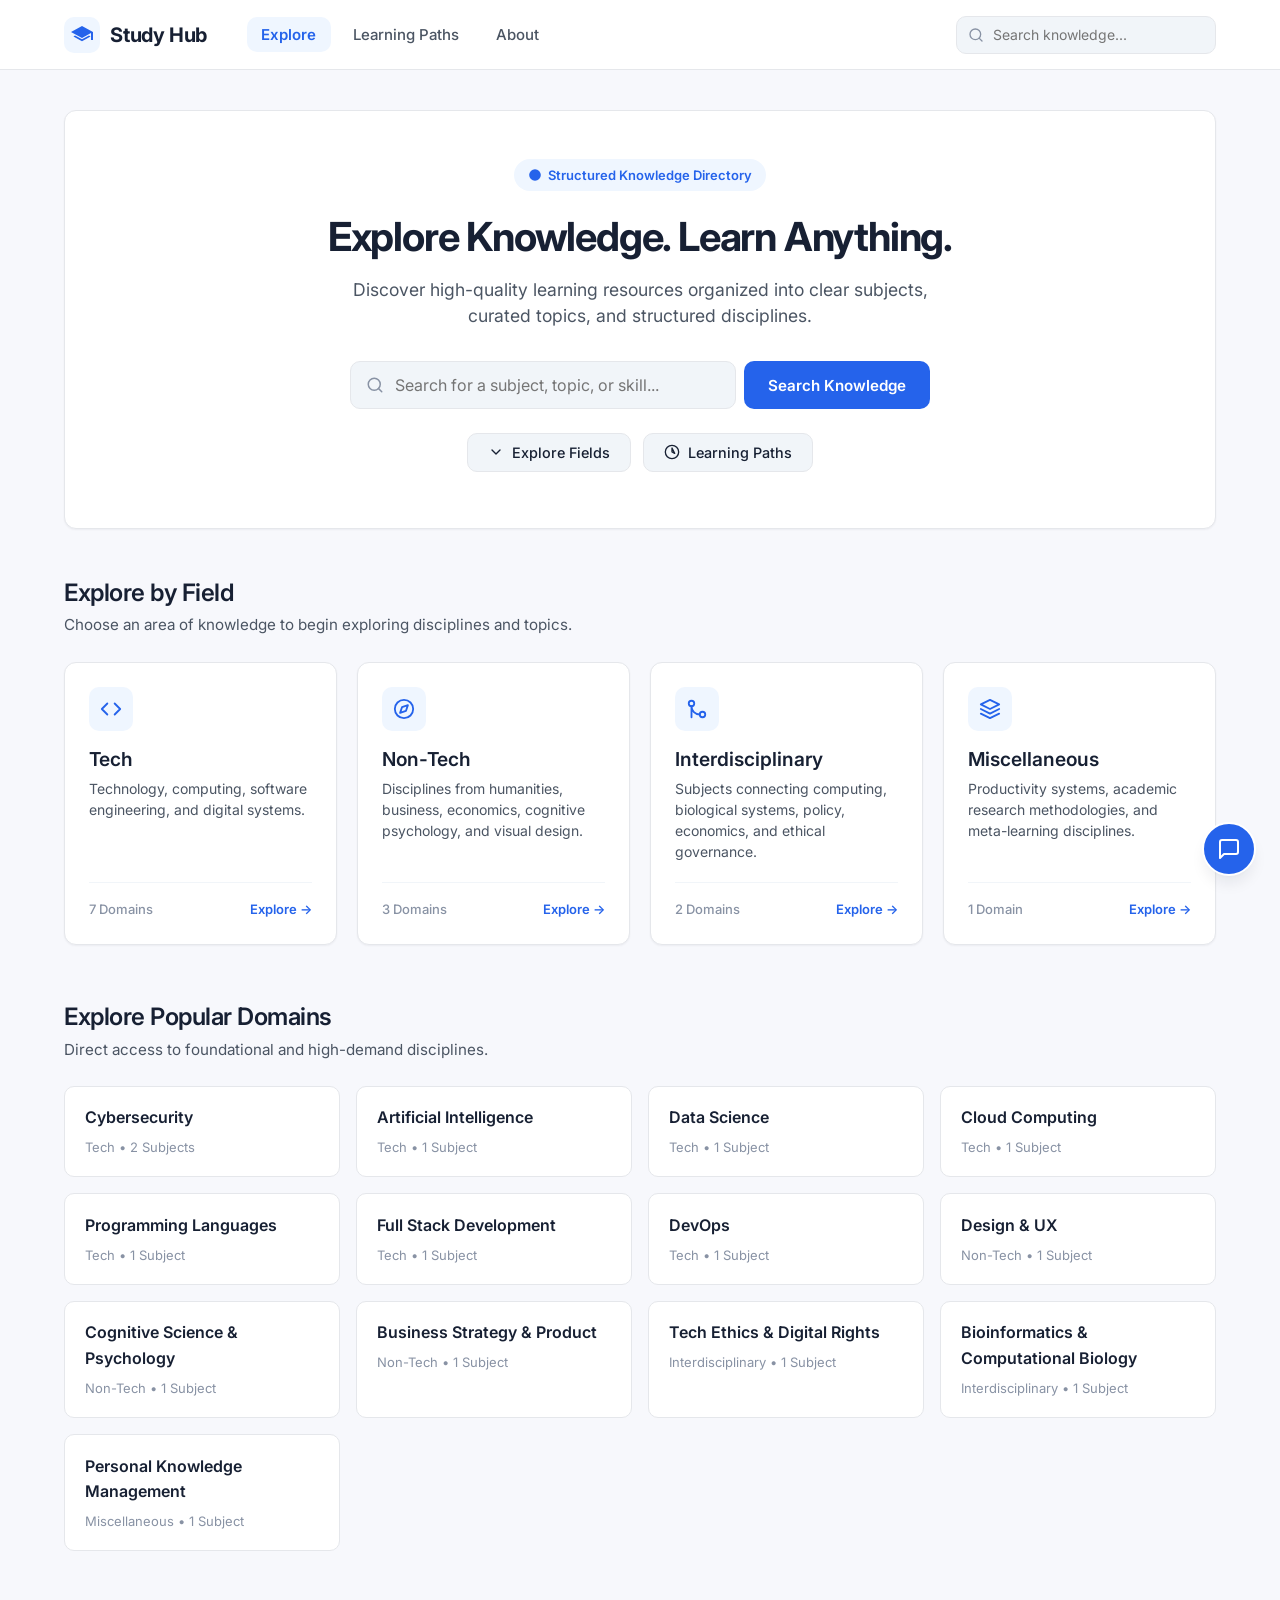
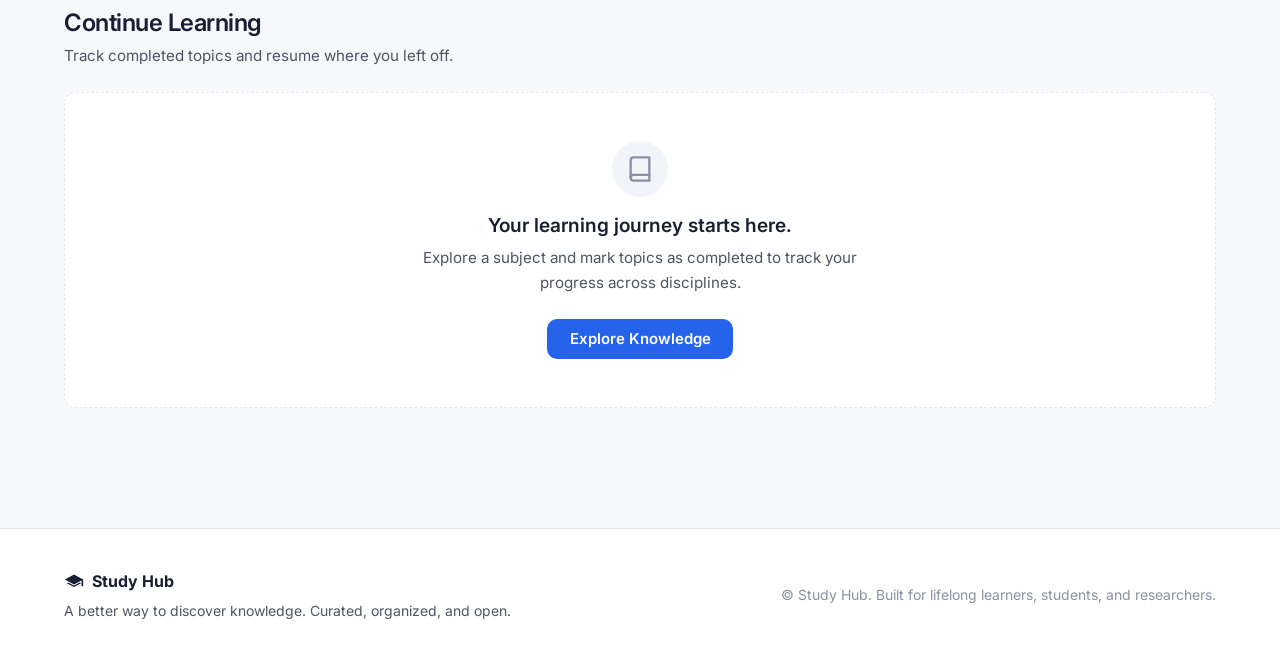
==== index.html @ 76a124fa "Initial Study Hub frontend." ====
<!DOCTYPE html>
<html lang="en">
<head>
  <meta charset="UTF-8">
  <meta name="viewport" content="width=device-width, initial-scale=1.0">
  <meta name="description" content="Study Hub — A structured learning resource discovery platform to explore fields, domains, subjects, and curated topics.">
  <title>Study Hub — Explore Knowledge. Learn Anything.</title>
  
  <!-- Favicon -->
  <link rel="icon" type="image/svg+xml" href="data:image/svg+xml,%3Csvg xmlns='http://www.w3.org/2000/svg' viewBox='0 0 24 24' fill='%232563EB'%3E%3Cpath d='M12 3L1 9l11 6 9-4.91V17h2V9L12 3zM3.45 13.47L12 18.13l8.55-4.66-1.55-.85L12 16.27l-7-3.82-1.55 1.02z'/%3E%3C/svg%3E">
  
  <!-- Google Fonts: Inter -->
  <link rel="preconnect" href="https://fonts.googleapis.com">
  <link rel="preconnect" href="https://fonts.gstatic.com" crossorigin>
  <link href="https://fonts.googleapis.com/css2?family=Inter:wght@400;500;600;700&display=swap" rel="stylesheet">
  
  <!-- Application Stylesheet -->
  <link rel="stylesheet" href="style.css">
</head>
<body>
  <!-- Skip Navigation for Accessibility -->
  <a href="#main-content" class="skip-link">Skip to main content</a>

  <!-- ================= TOP NAVIGATION BAR ================= -->
  <header class="app-header">
    <div class="header-container">
      <div class="header-left">
        <a href="#" class="brand-logo" id="nav-brand" aria-label="Study Hub Home">
          <span class="logo-icon">
            <svg width="24" height="24" viewBox="0 0 24 24" fill="currentColor" aria-hidden="true">
              <path d="M12 3L1 9l11 6 9-4.91V17h2V9L12 3zM3.45 13.47L12 18.13l8.55-4.66-1.55-.85L12 16.27l-7-3.82-1.55 1.02z"/>
            </svg>
          </span>
          <span class="logo-text">Study Hub</span>
        </a>

        <nav class="main-nav" aria-label="Main Navigation">
          <ul class="nav-list">
            <li><button type="button" class="nav-btn active" id="nav-explore">Explore</button></li>
            <li><button type="button" class="nav-btn" id="nav-paths">Learning Paths</button></li>
            <li><button type="button" class="nav-btn" id="nav-about">About</button></li>
          </ul>
        </nav>
      </div>

      <div class="header-right">
        <!-- Quick Nav Search Bar -->
        <div class="nav-search-wrapper" role="search">
          <svg class="search-icon" width="16" height="16" viewBox="0 0 24 24" fill="none" stroke="currentColor" stroke-width="2" stroke-linecap="round" stroke-linejoin="round" aria-hidden="true">
            <circle cx="11" cy="11" r="8"></circle>
            <line x1="21" y1="21" x2="16.65" y2="16.65"></line>
          </svg>
          <input type="search" id="global-search-input" class="nav-search-input" placeholder="Search knowledge..." aria-label="Search knowledge base">
          <button type="button" id="clear-search-btn" class="clear-search-btn" aria-label="Clear search" style="display: none;">
            &times;
          </button>
        </div>
      </div>
    </div>
  </header>

  <!-- ================= LIVE SEARCH RESULTS OVERLAY ================= -->
  <div id="search-overlay" class="search-overlay" style="display: none;" role="region" aria-label="Search Results">
    <div class="search-overlay-card">
      <div class="search-overlay-header">
        <h3 id="search-results-title">Search Results</h3>
        <button type="button" class="close-overlay-btn" id="close-search-btn" aria-label="Close search results">&times;</button>
      </div>
      <div id="search-results-list" class="search-results-list">
        <!-- Search items dynamically injected here -->
      </div>
    </div>
  </div>

  <!-- ================= BREADCRUMB NAVIGATION ================= -->
  <nav class="breadcrumb-bar" id="breadcrumb-bar" aria-label="Breadcrumb" style="display: none;">
    <div class="container">
      <ol class="breadcrumb-list" id="breadcrumb-list">
        <!-- Breadcrumbs injected dynamically -->
      </ol>
    </div>
  </nav>

  <!-- ================= NOTIFICATION TOAST CONTAINER ================= -->
  <div id="toast-container" class="toast-container" aria-live="polite"></div>

  <!-- ================= MAIN CONTENT VIEWPORT ================= -->
  <main id="main-content" class="main-content">
    <div class="container" id="view-container">
      <!-- Dynamic views (Home, Field, Domain, Subject, Topic, Paths, About) rendered here -->
      <div class="loading-state" id="initial-loading">
        <div class="spinner" aria-hidden="true"></div>
        <p>Loading Study Hub knowledge base...</p>
      </div>
    </div>
  </main>

  <!-- ================= FOOTER ================= -->
  <footer class="app-footer">
    <div class="container footer-content">
      <div class="footer-brand">
        <div class="footer-logo">
          <svg width="20" height="20" viewBox="0 0 24 24" fill="currentColor" aria-hidden="true">
            <path d="M12 3L1 9l11 6 9-4.91V17h2V9L12 3zM3.45 13.47L12 18.13l8.55-4.66-1.55-.85L12 16.27l-7-3.82-1.55 1.02z"/>
          </svg>
          <span>Study Hub</span>
        </div>
        <p class="footer-tagline">A better way to discover knowledge. Curated, organized, and open.</p>
      </div>
      <div class="footer-meta">
        <p>&copy; Study Hub. Built for lifelong learners, students, and researchers.</p>
      </div>
    </div>
  </footer>

  <!-- ================= CHATBOT INTEGRATION POINT ================= -->
  <aside class="chatbot-widget" aria-label="Study Hub Assistant">
    <!-- Floating Circular Trigger Button -->
    <button type="button" id="chatbot-toggle-btn" class="chatbot-toggle-btn" aria-label="Open Study Hub Assistant" aria-expanded="false" aria-controls="chatbot-panel">
      <!-- Chat Icon SVG -->
      <svg class="chat-open-icon" width="24" height="24" viewBox="0 0 24 24" fill="none" stroke="currentColor" stroke-width="2" stroke-linecap="round" stroke-linejoin="round" aria-hidden="true">
        <path d="M21 15a2 2 0 0 1-2 2H7l-4 4V5a2 2 0 0 1 2-2h14a2 2 0 0 1 2 2z"></path>
      </svg>
      <!-- Close Icon SVG -->
      <svg class="chat-close-icon" width="24" height="24" viewBox="0 0 24 24" fill="none" stroke="currentColor" stroke-width="2" stroke-linecap="round" stroke-linejoin="round" aria-hidden="true" style="display: none;">
        <line x1="18" y1="6" x2="6" y2="18"></line>
        <line x1="6" y1="6" x2="18" y2="18"></line>
      </svg>
    </button>

    <!-- Chatbot Placeholder / Integration Panel -->
    <div id="chatbot-panel" class="chatbot-panel" style="display: none;" role="dialog" aria-labelledby="chatbot-heading">
      <div class="chatbot-panel-header">
        <div class="chatbot-header-info">
          <div class="chatbot-status-dot" aria-hidden="true"></div>
          <div>
            <h3 id="chatbot-heading" class="chatbot-title">Study Hub Assistant</h3>
            <span class="chatbot-subtitle">Knowledge Navigation Companion</span>
          </div>
        </div>
        <button type="button" id="chatbot-close-btn" class="chatbot-header-close" aria-label="Close assistant">&times;</button>
      </div>

      <div class="chatbot-messages" id="chatbot-messages">
        <div class="chat-bubble bot-message">
          <p>Hello! I'm your Study Hub Assistant.</p>
          <p>I can help you discover subjects, find recommended articles and videos, or navigate topics across our knowledge directory.</p>
          <p class="chatbot-tip"><em>Tip: Try searching for topics like "Web Security", "Machine Learning", or "PKM".</em></p>
        </div>
      </div>

      <div class="chatbot-suggestions">
        <button type="button" class="chat-chip" data-query="Cybersecurity">Explore Cybersecurity</button>
        <button type="button" class="chat-chip" data-query="Machine Learning">Machine Learning Basics</button>
        <button type="button" class="chat-chip" data-query="Science of Learning">Learning Techniques</button>
      </div>

      <form class="chatbot-input-form" id="chatbot-input-form">
        <input type="text" id="chatbot-text-input" class="chatbot-text-input" placeholder="Ask about any subject or topic..." aria-label="Message to assistant">
        <button type="submit" class="chatbot-send-btn" aria-label="Send message">
          <svg width="18" height="18" viewBox="0 0 24 24" fill="none" stroke="currentColor" stroke-width="2" stroke-linecap="round" stroke-linejoin="round">
            <line x1="22" y1="2" x2="11" y2="13"></line>
            <polygon points="22 2 15 22 11 13 2 9 22 2"></polygon>
          </svg>
        </button>
      </form>
    </div>
  </aside>
  <!-- ================= END CHATBOT INTEGRATION POINT ================= -->

  <!-- Application Logic -->
  <script src="script.js"></script>
</body>
</html>
---- style.css ----
/* ==========================================================================
   STUDY HUB — DESIGN SYSTEM & STYLESHEET
   A clean, modern academic knowledge discovery platform.
   ========================================================================== */

/* --------------------------------------------------------------------------
   1. CSS Variables & Design Tokens
   -------------------------------------------------------------------------- */
:root {
  /* Colors */
  --page-bg: #F7F8FC;
  --surface: #FFFFFF;
  --primary: #2563EB;
  --primary-hover: #1D4ED8;
  --primary-subtle: #EFF6FF;
  --heading: #172033;
  --body-text: #4B5563;
  --muted-text: #8892A4;
  --border: #E5E7EB;
  --border-focus: #93C5FD;
  --subtle-surface: #F1F5F9;
  --success: #15803D;
  --success-bg: #DCFCE7;
  --warning: #B45309;
  --warning-bg: #FEF3C7;
  --badge-bg: #F3F4F6;

  /* Typography */
  --font-family: 'Inter', system-ui, -apple-system, BlinkMacSystemFont, 'Segoe UI', Roboto, sans-serif;
  
  /* Radii */
  --radius-sm: 6px;
  --radius-md: 10px;
  --radius-lg: 12px;
  --radius-full: 9999px;

  /* Elevation / Shadows */
  --shadow-sm: 0 1px 2px 0 rgba(16, 24, 40, 0.05);
  --shadow-md: 0 4px 6px -1px rgba(16, 24, 40, 0.08), 0 2px 4px -2px rgba(16, 24, 40, 0.04);
  --shadow-lg: 0 10px 15px -3px rgba(16, 24, 40, 0.08), 0 4px 6px -4px rgba(16, 24, 40, 0.04);
  --shadow-float: 0 20px 25px -5px rgba(16, 24, 40, 0.1), 0 8px 10px -6px rgba(16, 24, 40, 0.05);

  /* Layout */
  --max-width: 1200px;
  --header-height: 70px;
  --transition: all 0.2s cubic-bezier(0.16, 1, 0.3, 1);
}

/* --------------------------------------------------------------------------
   2. Reset & Base Styles
   -------------------------------------------------------------------------- */
*, *::before, *::after {
  box-sizing: border-box;
  margin: 0;
  padding: 0;
}

html {
  font-size: 16px;
  scroll-behavior: smooth;
}

body {
  font-family: var(--font-family);
  background-color: var(--page-bg);
  color: var(--body-text);
  line-height: 1.6;
  -webkit-font-smoothing: antialiased;
  -moz-osx-font-smoothing: grayscale;
  min-height: 100vh;
  display: flex;
  flex-direction: column;
}

h1, h2, h3, h4, h5, h6 {
  color: var(--heading);
  font-weight: 600;
  line-height: 1.3;
}

a {
  color: var(--primary);
  text-decoration: none;
  transition: var(--transition);
}

a:hover {
  color: var(--primary-hover);
}

button {
  font-family: inherit;
  cursor: pointer;
  border: none;
  background: none;
  transition: var(--transition);
}

input, select {
  font-family: inherit;
}

/* Accessibility Focus Ring */
:focus-visible {
  outline: 2px solid var(--primary);
  outline-offset: 2px;
}

.skip-link {
  position: absolute;
  top: -100px;
  left: 1rem;
  background: var(--primary);
  color: #fff;
  padding: 0.5rem 1rem;
  z-index: 9999;
  border-radius: var(--radius-sm);
  transition: top 0.2s;
}

.skip-link:focus {
  top: 1rem;
}

/* Container */
.container {
  width: 100%;
  max-width: var(--max-width);
  margin: 0 auto;
  padding: 0 1.5rem;
}

/* --------------------------------------------------------------------------
   3. Top Navigation Bar
   -------------------------------------------------------------------------- */
.app-header {
  position: sticky;
  top: 0;
  z-index: 100;
  height: var(--header-height);
  background-color: rgba(255, 255, 255, 0.95);
  backdrop-filter: blur(8px);
  -webkit-backdrop-filter: blur(8px);
  border-bottom: 1px solid var(--border);
}

.header-container {
  max-width: var(--max-width);
  margin: 0 auto;
  height: 100%;
  padding: 0 1.5rem;
  display: flex;
  align-items: center;
  justify-content: space-between;
  gap: 1.5rem;
}

.header-left {
  display: flex;
  align-items: center;
  gap: 2.5rem;
}

.brand-logo {
  display: flex;
  align-items: center;
  gap: 0.65rem;
  color: var(--heading);
  font-weight: 700;
  font-size: 1.25rem;
  text-decoration: none;
  letter-spacing: -0.02em;
}

.logo-icon {
  display: inline-flex;
  align-items: center;
  justify-content: center;
  width: 36px;
  height: 36px;
  border-radius: var(--radius-md);
  background-color: var(--primary-subtle);
  color: var(--primary);
}

.logo-text {
  font-size: 1.25rem;
  font-weight: 700;
}

.main-nav .nav-list {
  display: flex;
  list-style: none;
  gap: 0.5rem;
}

.nav-btn {
  padding: 0.5rem 0.9rem;
  border-radius: var(--radius-md);
  font-size: 0.9375rem;
  font-weight: 500;
  color: var(--body-text);
}

.nav-btn:hover {
  color: var(--heading);
  background-color: var(--subtle-surface);
}

.nav-btn.active {
  color: var(--primary);
  background-color: var(--primary-subtle);
  font-weight: 600;
}

/* Header Right: Quick Search Input */
.header-right {
  display: flex;
  align-items: center;
}

.nav-search-wrapper {
  position: relative;
  display: flex;
  align-items: center;
  width: 260px;
}

.search-icon {
  position: absolute;
  left: 0.75rem;
  color: var(--muted-text);
  pointer-events: none;
}

.nav-search-input {
  width: 100%;
  height: 38px;
  padding: 0 2rem 0 2.25rem;
  background-color: var(--subtle-surface);
  border: 1px solid var(--border);
  border-radius: var(--radius-md);
  font-size: 0.875rem;
  color: var(--heading);
  transition: var(--transition);
}

.nav-search-input:focus {
  background-color: var(--surface);
  border-color: var(--primary);
  outline: none;
  box-shadow: 0 0 0 3px rgba(37, 99, 235, 0.15);
}

.clear-search-btn {
  position: absolute;
  right: 0.5rem;
  top: 50%;
  transform: translateY(-50%);
  font-size: 1.15rem;
  color: var(--muted-text);
  line-height: 1;
  padding: 0.25rem;
  border-radius: 50%;
}

.clear-search-btn:hover {
  color: var(--heading);
}

/* --------------------------------------------------------------------------
   4. Breadcrumbs
   -------------------------------------------------------------------------- */
.breadcrumb-bar {
  background-color: var(--surface);
  border-bottom: 1px solid var(--border);
  padding: 0.75rem 0;
  font-size: 0.875rem;
}

.breadcrumb-list {
  display: flex;
  flex-wrap: wrap;
  align-items: center;
  list-style: none;
  gap: 0.5rem;
  color: var(--muted-text);
}

.breadcrumb-item {
  display: flex;
  align-items: center;
  gap: 0.5rem;
}

.breadcrumb-item a,
.breadcrumb-item button {
  color: var(--body-text);
  font-size: 0.875rem;
  font-weight: 500;
}

.breadcrumb-item a:hover,
.breadcrumb-item button:hover {
  color: var(--primary);
  text-decoration: underline;
}

.breadcrumb-item.active {
  color: var(--heading);
  font-weight: 600;
}

.breadcrumb-separator {
  color: var(--muted-text);
  user-select: none;
}

/* --------------------------------------------------------------------------
   5. Search Overlay / Live Results Dropdown
   -------------------------------------------------------------------------- */
.search-overlay {
  position: fixed;
  top: calc(var(--header-height) + 8px);
  left: 50%;
  transform: translateX(-50%);
  width: 90%;
  max-width: 680px;
  z-index: 95;
  animation: fadeIn 0.15s ease-out;
}

@keyframes fadeIn {
  from { opacity: 0; transform: translate(-50%, -8px); }
  to { opacity: 1; transform: translate(-50%, 0); }
}

.search-overlay-card {
  background-color: var(--surface);
  border: 1px solid var(--border);
  border-radius: var(--radius-lg);
  box-shadow: var(--shadow-float);
  overflow: hidden;
  max-height: 70vh;
  display: flex;
  flex-direction: column;
}

.search-overlay-header {
  padding: 1rem 1.25rem;
  border-bottom: 1px solid var(--border);
  display: flex;
  align-items: center;
  justify-content: space-between;
  background-color: var(--subtle-surface);
}

.search-overlay-header h3 {
  font-size: 0.95rem;
  color: var(--body-text);
  font-weight: 600;
}

.close-overlay-btn {
  font-size: 1.25rem;
  color: var(--muted-text);
  padding: 0.25rem;
  border-radius: var(--radius-sm);
}

.close-overlay-btn:hover {
  color: var(--heading);
}

.search-results-list {
  padding: 0.5rem;
  overflow-y: auto;
}

.search-result-item {
  display: flex;
  align-items: flex-start;
  justify-content: space-between;
  gap: 1rem;
  padding: 0.85rem 1rem;
  border-radius: var(--radius-md);
  border: 1px solid transparent;
  cursor: pointer;
  transition: var(--transition);
}

.search-result-item:hover,
.search-result-item:focus {
  background-color: var(--subtle-surface);
  border-color: var(--border);
}

.search-item-info {
  display: flex;
  flex-direction: column;
  gap: 0.25rem;
}

.search-item-title {
  font-size: 0.95rem;
  font-weight: 600;
  color: var(--heading);
}

.search-item-path {
  font-size: 0.8rem;
  color: var(--muted-text);
}

.search-item-badge {
  font-size: 0.75rem;
  font-weight: 600;
  padding: 0.25rem 0.6rem;
  border-radius: var(--radius-full);
  background-color: var(--primary-subtle);
  color: var(--primary);
  white-space: nowrap;
}

.search-empty {
  padding: 2.5rem 1.5rem;
  text-align: center;
  color: var(--muted-text);
}

/* --------------------------------------------------------------------------
   6. Main Content Views
   -------------------------------------------------------------------------- */
.main-content {
  flex: 1;
  padding: 2.5rem 0 4rem;
}

/* Loading & Error States */
.loading-state,
.error-state {
  text-align: center;
  padding: 4rem 1.5rem;
  background-color: var(--surface);
  border: 1px solid var(--border);
  border-radius: var(--radius-lg);
  margin-top: 1.5rem;
}

.spinner {
  width: 36px;
  height: 36px;
  border: 3px solid var(--border);
  border-top-color: var(--primary);
  border-radius: 50%;
  animation: spin 0.8s linear infinite;
  margin: 0 auto 1.25rem;
}

@keyframes spin {
  to { transform: rotate(360deg); }
}

.error-state h3 {
  color: #DC2626;
  margin-bottom: 0.5rem;
}

.btn-retry {
  margin-top: 1rem;
  padding: 0.5rem 1.25rem;
  background-color: var(--primary);
  color: #fff;
  border-radius: var(--radius-md);
  font-weight: 500;
}

/* Section Common Styling */
.section-block {
  margin-bottom: 3.5rem;
}

.section-header {
  margin-bottom: 1.5rem;
}

.section-header h2 {
  font-size: 1.5rem;
  letter-spacing: -0.02em;
  margin-bottom: 0.35rem;
}

.section-header p {
  color: var(--body-text);
  font-size: 0.95rem;
}

/* --------------------------------------------------------------------------
   7. Home View: Hero Section
   -------------------------------------------------------------------------- */
.hero-section {
  text-align: center;
  padding: 3rem 1.5rem 3.5rem;
  background-color: var(--surface);
  border: 1px solid var(--border);
  border-radius: var(--radius-lg);
  box-shadow: var(--shadow-sm);
  margin-bottom: 3rem;
  position: relative;
  overflow: hidden;
}

.hero-pill {
  display: inline-flex;
  align-items: center;
  gap: 0.4rem;
  padding: 0.35rem 0.85rem;
  background-color: var(--primary-subtle);
  color: var(--primary);
  border-radius: var(--radius-full);
  font-size: 0.8125rem;
  font-weight: 600;
  margin-bottom: 1.25rem;
}

.hero-heading {
  font-size: 2.5rem;
  font-weight: 700;
  letter-spacing: -0.03em;
  color: var(--heading);
  margin-bottom: 0.85rem;
}

.hero-description {
  max-width: 620px;
  margin: 0 auto 2rem;
  font-size: 1.1rem;
  color: var(--body-text);
  line-height: 1.5;
}

.hero-search-form {
  max-width: 580px;
  margin: 0 auto 1.5rem;
  display: flex;
  gap: 0.5rem;
}

.hero-search-wrapper {
  flex: 1;
  position: relative;
  display: flex;
  align-items: center;
}

.hero-search-input {
  width: 100%;
  height: 48px;
  padding: 0 1rem 0 2.75rem;
  border: 1px solid var(--border);
  border-radius: var(--radius-md);
  font-size: 1rem;
  background-color: var(--subtle-surface);
  transition: var(--transition);
}

.hero-search-input:focus {
  background-color: var(--surface);
  border-color: var(--primary);
  outline: none;
  box-shadow: 0 0 0 3px rgba(37, 99, 235, 0.15);
}

.hero-search-wrapper .search-icon {
  left: 1rem;
  width: 18px;
  height: 18px;
}

.hero-search-btn {
  height: 48px;
  padding: 0 1.5rem;
  background-color: var(--primary);
  color: #fff;
  border-radius: var(--radius-md);
  font-size: 0.95rem;
  font-weight: 600;
  white-space: nowrap;
}

.hero-search-btn:hover {
  background-color: var(--primary-hover);
}

.hero-quick-actions {
  display: flex;
  align-items: center;
  justify-content: center;
  gap: 0.75rem;
  flex-wrap: wrap;
}

.btn-secondary {
  display: inline-flex;
  align-items: center;
  gap: 0.5rem;
  padding: 0.6rem 1.25rem;
  background-color: var(--subtle-surface);
  color: var(--heading);
  border: 1px solid var(--border);
  border-radius: var(--radius-md);
  font-size: 0.9rem;
  font-weight: 500;
}

.btn-secondary:hover {
  background-color: #E2E8F0;
  border-color: #CBD5E1;
}

/* --------------------------------------------------------------------------
   8. Home View: Field Explorer
   -------------------------------------------------------------------------- */
.field-grid {
  display: grid;
  grid-template-columns: repeat(4, 1fr);
  gap: 1.25rem;
}

.field-card {
  background-color: var(--surface);
  border: 1px solid var(--border);
  border-radius: var(--radius-lg);
  padding: 1.5rem;
  display: flex;
  flex-direction: column;
  justify-content: space-between;
  text-align: left;
  box-shadow: var(--shadow-sm);
  transition: var(--transition);
  cursor: pointer;
}

.field-card:hover {
  border-color: var(--border-focus);
  transform: translateY(-2px);
  box-shadow: var(--shadow-md);
}

.field-card-top {
  margin-bottom: 1.25rem;
}

.field-icon {
  display: inline-flex;
  align-items: center;
  justify-content: center;
  width: 44px;
  height: 44px;
  border-radius: var(--radius-md);
  background-color: var(--primary-subtle);
  color: var(--primary);
  margin-bottom: 1rem;
}

.field-title {
  font-size: 1.2rem;
  font-weight: 600;
  margin-bottom: 0.4rem;
  color: var(--heading);
}

.field-desc {
  font-size: 0.875rem;
  color: var(--body-text);
  line-height: 1.5;
}

.field-card-bottom {
  display: flex;
  align-items: center;
  justify-content: space-between;
  padding-top: 1rem;
  border-top: 1px solid var(--subtle-surface);
  font-size: 0.8125rem;
}

.field-domain-count {
  color: var(--muted-text);
  font-weight: 500;
}

.field-explore-link {
  color: var(--primary);
  font-weight: 600;
  display: inline-flex;
  align-items: center;
  gap: 0.35rem;
}

/* --------------------------------------------------------------------------
   9. Home View: Popular Domains
   -------------------------------------------------------------------------- */
.popular-domains-grid {
  display: grid;
  grid-template-columns: repeat(auto-fill, minmax(240px, 1fr));
  gap: 1rem;
}

.domain-pill-card {
  background-color: var(--surface);
  border: 1px solid var(--border);
  border-radius: var(--radius-md);
  padding: 1.15rem 1.25rem;
  text-align: left;
  display: flex;
  flex-direction: column;
  gap: 0.4rem;
  cursor: pointer;
  transition: var(--transition);
}

.domain-pill-card:hover {
  border-color: var(--primary);
  background-color: var(--primary-subtle);
  transform: translateY(-2px);
}

.domain-pill-title {
  font-size: 1rem;
  font-weight: 600;
  color: var(--heading);
}

.domain-pill-meta {
  font-size: 0.8125rem;
  color: var(--muted-text);
}

/* --------------------------------------------------------------------------
   10. Home View: Continue Learning Section
   -------------------------------------------------------------------------- */
.empty-learning-state {
  background-color: var(--surface);
  border: 1px dashed var(--border);
  border-radius: var(--radius-lg);
  padding: 3rem 1.5rem;
  text-align: center;
}

.empty-state-icon {
  display: inline-flex;
  align-items: center;
  justify-content: center;
  width: 56px;
  height: 56px;
  border-radius: 50%;
  background-color: var(--subtle-surface);
  color: var(--muted-text);
  margin-bottom: 1rem;
}

.empty-learning-state h3 {
  font-size: 1.2rem;
  margin-bottom: 0.5rem;
}

.empty-learning-state p {
  color: var(--body-text);
  font-size: 0.95rem;
  max-width: 480px;
  margin: 0 auto 1.5rem;
}

.continue-grid {
  display: grid;
  grid-template-columns: repeat(auto-fill, minmax(320px, 1fr));
  gap: 1rem;
}

.continue-card {
  background-color: var(--surface);
  border: 1px solid var(--border);
  border-radius: var(--radius-lg);
  padding: 1.25rem;
  display: flex;
  flex-direction: column;
  justify-content: space-between;
  gap: 0.75rem;
  transition: var(--transition);
}

.continue-card:hover {
  border-color: var(--border-focus);
  box-shadow: var(--shadow-sm);
}

.continue-card-top {
  display: flex;
  align-items: flex-start;
  justify-content: space-between;
  gap: 0.5rem;
}

.continue-topic-title {
  font-size: 1rem;
  font-weight: 600;
  color: var(--heading);
  cursor: pointer;
}

.continue-topic-title:hover {
  color: var(--primary);
}

.continue-topic-path {
  font-size: 0.8125rem;
  color: var(--muted-text);
}

.continue-card-bottom {
  display: flex;
  align-items: center;
  justify-content: space-between;
  padding-top: 0.75rem;
  border-top: 1px solid var(--subtle-surface);
  font-size: 0.8125rem;
}

/* --------------------------------------------------------------------------
   11. Field & Domain Views
   -------------------------------------------------------------------------- */
.view-header {
  margin-bottom: 2rem;
}

.view-header-title {
  font-size: 2rem;
  font-weight: 700;
  letter-spacing: -0.02em;
  margin-bottom: 0.5rem;
}

.view-header-desc {
  font-size: 1.05rem;
  color: var(--body-text);
  max-width: 720px;
}

.grid-cards {
  display: grid;
  grid-template-columns: repeat(auto-fill, minmax(280px, 1fr));
  gap: 1.25rem;
}

.standard-card {
  background-color: var(--surface);
  border: 1px solid var(--border);
  border-radius: var(--radius-lg);
  padding: 1.5rem;
  display: flex;
  flex-direction: column;
  justify-content: space-between;
  text-align: left;
  box-shadow: var(--shadow-sm);
  cursor: pointer;
  transition: var(--transition);
}

.standard-card:hover {
  border-color: var(--primary);
  transform: translateY(-2px);
  box-shadow: var(--shadow-md);
}

.card-title {
  font-size: 1.15rem;
  font-weight: 600;
  margin-bottom: 0.5rem;
}

.card-desc {
  font-size: 0.875rem;
  color: var(--body-text);
  line-height: 1.5;
  margin-bottom: 1.25rem;
}

.card-footer {
  display: flex;
  align-items: center;
  justify-content: space-between;
  padding-top: 0.85rem;
  border-top: 1px solid var(--subtle-surface);
  font-size: 0.8125rem;
  color: var(--muted-text);
}

.card-action {
  color: var(--primary);
  font-weight: 600;
}

/* --------------------------------------------------------------------------
   12. Subject View: Topics & Filters
   -------------------------------------------------------------------------- */
.subject-toolbar {
  background-color: var(--surface);
  border: 1px solid var(--border);
  border-radius: var(--radius-lg);
  padding: 1.25rem;
  margin-bottom: 1.75rem;
  display: flex;
  flex-wrap: wrap;
  align-items: center;
  justify-content: space-between;
  gap: 1rem;
}

.subject-search-wrapper {
  position: relative;
  flex: 1;
  min-width: 240px;
}

.subject-search-input {
  width: 100%;
  height: 40px;
  padding: 0 1rem 0 2.25rem;
  background-color: var(--subtle-surface);
  border: 1px solid var(--border);
  border-radius: var(--radius-md);
  font-size: 0.875rem;
}

.subject-search-input:focus {
  background-color: var(--surface);
  border-color: var(--primary);
  outline: none;
}

.subject-filters {
  display: flex;
  align-items: center;
  gap: 0.75rem;
  flex-wrap: wrap;
}

.filter-group {
  display: flex;
  align-items: center;
  gap: 0.4rem;
}

.filter-label {
  font-size: 0.8125rem;
  font-weight: 500;
  color: var(--muted-text);
}

.filter-select {
  height: 40px;
  padding: 0 0.85rem;
  background-color: var(--subtle-surface);
  border: 1px solid var(--border);
  border-radius: var(--radius-md);
  font-size: 0.875rem;
  color: var(--heading);
  cursor: pointer;
}

.filter-select:focus {
  border-color: var(--primary);
  outline: none;
}

/* Progress Bar in Subject View */
.progress-card {
  background-color: var(--surface);
  border: 1px solid var(--border);
  border-radius: var(--radius-lg);
  padding: 1rem 1.25rem;
  margin-bottom: 1.5rem;
  display: flex;
  align-items: center;
  justify-content: space-between;
  gap: 1.5rem;
}

.progress-info {
  display: flex;
  align-items: center;
  gap: 0.75rem;
}

.progress-label {
  font-size: 0.875rem;
  font-weight: 600;
  color: var(--heading);
}

.progress-track {
  flex: 1;
  max-width: 300px;
  height: 8px;
  background-color: var(--subtle-surface);
  border-radius: var(--radius-full);
  overflow: hidden;
}

.progress-fill {
  height: 100%;
  background-color: var(--success);
  border-radius: var(--radius-full);
  transition: width 0.3s ease;
}

.progress-percentage {
  font-size: 0.875rem;
  font-weight: 600;
  color: var(--success);
}

/* Topic Rows List */
.topic-list {
  display: flex;
  flex-direction: column;
  gap: 0.75rem;
}

.topic-row {
  background-color: var(--surface);
  border: 1px solid var(--border);
  border-radius: var(--radius-md);
  padding: 1rem 1.25rem;
  display: flex;
  align-items: center;
  justify-content: space-between;
  gap: 1rem;
  transition: var(--transition);
}

.topic-row:hover {
  border-color: var(--border-focus);
  box-shadow: var(--shadow-sm);
}

.topic-row.completed {
  border-color: #BBF7D0;
  background-color: #F8FCF9;
}

.topic-row-left {
  display: flex;
  align-items: center;
  gap: 1rem;
  flex: 1;
}

.completion-check-btn {
  display: inline-flex;
  align-items: center;
  justify-content: center;
  width: 24px;
  height: 24px;
  border-radius: 50%;
  border: 2px solid var(--border);
  color: transparent;
  flex-shrink: 0;
  transition: var(--transition);
}

.completion-check-btn:hover {
  border-color: var(--success);
}

.completion-check-btn.completed {
  background-color: var(--success);
  border-color: var(--success);
  color: #fff;
}

.topic-row-details {
  display: flex;
  flex-direction: column;
  gap: 0.2rem;
}

.topic-row-title {
  font-size: 1rem;
  font-weight: 600;
  color: var(--heading);
  cursor: pointer;
  text-align: left;
}

.topic-row-title:hover {
  color: var(--primary);
}

.topic-row-subtopic {
  font-size: 0.8125rem;
  color: var(--muted-text);
}

.topic-row-right {
  display: flex;
  align-items: center;
  gap: 0.75rem;
  flex-shrink: 0;
}

/* Badges */
.badge {
  display: inline-flex;
  align-items: center;
  gap: 0.3rem;
  font-size: 0.75rem;
  font-weight: 600;
  padding: 0.25rem 0.6rem;
  border-radius: var(--radius-full);
  background-color: var(--badge-bg);
  color: var(--body-text);
  white-space: nowrap;
}

.badge-beginner {
  background-color: #DCFCE7;
  color: #15803D;
}

.badge-intermediate {
  background-color: #FEF3C7;
  color: #B45309;
}

.badge-advanced {
  background-color: #FEE2E2;
  color: #B91C1C;
}

.badge-article {
  background-color: #EFF6FF;
  color: #1D4ED8;
}

.badge-video {
  background-color: #F3E8FF;
  color: #7E22CE;
}

.badge-completed {
  background-color: var(--success-bg);
  color: var(--success);
}

.topic-time {
  font-size: 0.8125rem;
  color: var(--muted-text);
  white-space: nowrap;
}

/* --------------------------------------------------------------------------
   13. Topic Detail View
   -------------------------------------------------------------------------- */
.topic-detail-card {
  background-color: var(--surface);
  border: 1px solid var(--border);
  border-radius: var(--radius-lg);
  padding: 2.25rem;
  box-shadow: var(--shadow-sm);
  margin-bottom: 2rem;
}

.topic-detail-header {
  padding-bottom: 1.5rem;
  border-bottom: 1px solid var(--border);
  margin-bottom: 1.75rem;
}

.topic-meta-row {
  display: flex;
  flex-wrap: wrap;
  align-items: center;
  gap: 0.6rem;
  margin-bottom: 0.85rem;
}

.topic-detail-title {
  font-size: 2rem;
  font-weight: 700;
  letter-spacing: -0.02em;
  color: var(--heading);
  margin-bottom: 0.5rem;
}

.topic-subtopic-text {
  font-size: 0.95rem;
  color: var(--muted-text);
}

/* Detail Sections */
.topic-section-box {
  background-color: var(--subtle-surface);
  border-radius: var(--radius-md);
  padding: 1.25rem 1.5rem;
  margin-bottom: 1.5rem;
}

.topic-section-box.why-matters {
  background-color: #F0FDF4;
  border-left: 4px solid var(--success);
}

.topic-section-box.why-matters h4 {
  color: #15803D;
  margin-bottom: 0.35rem;
  font-size: 0.95rem;
}

.topic-section-box.why-matters p {
  color: #166534;
  font-size: 0.95rem;
}

.topic-notes-box {
  margin-bottom: 1.75rem;
}

.topic-notes-box h4 {
  font-size: 1.05rem;
  margin-bottom: 0.5rem;
}

.topic-notes-box p {
  font-size: 0.95rem;
  color: var(--body-text);
  line-height: 1.6;
}

/* Topic Actions */
.topic-actions-bar {
  display: flex;
  flex-wrap: wrap;
  align-items: center;
  justify-content: space-between;
  gap: 1rem;
  padding-top: 1.5rem;
  border-top: 1px solid var(--border);
}

.action-buttons-left {
  display: flex;
  align-items: center;
  gap: 0.75rem;
}

.btn-open-resource {
  display: inline-flex;
  align-items: center;
  gap: 0.5rem;
  padding: 0.65rem 1.4rem;
  background-color: var(--primary);
  color: #fff;
  border-radius: var(--radius-md);
  font-weight: 600;
  font-size: 0.9375rem;
}

.btn-open-resource:hover {
  background-color: var(--primary-hover);
  color: #fff;
}

.btn-toggle-completion {
  display: inline-flex;
  align-items: center;
  gap: 0.5rem;
  padding: 0.65rem 1.25rem;
  background-color: var(--subtle-surface);
  color: var(--heading);
  border: 1px solid var(--border);
  border-radius: var(--radius-md);
  font-weight: 600;
  font-size: 0.9375rem;
}

.btn-toggle-completion:hover {
  background-color: #E2E8F0;
}

.btn-toggle-completion.completed {
  background-color: var(--success-bg);
  border-color: #86EFAC;
  color: var(--success);
}

.resource-notice {
  font-size: 0.8125rem;
  color: var(--muted-text);
  margin-top: 0.75rem;
}

/* Topic Navigation (Previous / Next) */
.topic-nav-controls {
  display: flex;
  align-items: center;
  justify-content: space-between;
  gap: 1rem;
  margin-top: 1.5rem;
}

.btn-nav-topic {
  display: inline-flex;
  align-items: center;
  gap: 0.5rem;
  padding: 0.65rem 1.25rem;
  background-color: var(--surface);
  border: 1px solid var(--border);
  border-radius: var(--radius-md);
  font-size: 0.9rem;
  font-weight: 500;
  color: var(--body-text);
}

.btn-nav-topic:hover:not(:disabled) {
  border-color: var(--primary);
  color: var(--primary);
}

.btn-nav-topic:disabled {
  opacity: 0.4;
  cursor: not-allowed;
}

/* Related Topics */
.related-topics-section {
  margin-top: 2rem;
  padding-top: 1.5rem;
  border-top: 1px solid var(--border);
}

.related-topics-section h4 {
  font-size: 0.95rem;
  margin-bottom: 0.75rem;
}

.related-chips-list {
  display: flex;
  flex-wrap: wrap;
  gap: 0.5rem;
}

.related-chip {
  padding: 0.35rem 0.85rem;
  background-color: var(--subtle-surface);
  border: 1px solid var(--border);
  border-radius: var(--radius-full);
  font-size: 0.8125rem;
  font-weight: 500;
  color: var(--heading);
  cursor: pointer;
}

.related-chip:hover {
  background-color: var(--primary-subtle);
  border-color: var(--primary);
  color: var(--primary);
}

/* --------------------------------------------------------------------------
   14. Learning Paths View
   -------------------------------------------------------------------------- */
.paths-grid {
  display: grid;
  grid-template-columns: repeat(auto-fill, minmax(340px, 1fr));
  gap: 1.5rem;
}

.path-card {
  background-color: var(--surface);
  border: 1px solid var(--border);
  border-radius: var(--radius-lg);
  padding: 1.75rem;
  box-shadow: var(--shadow-sm);
  display: flex;
  flex-direction: column;
  justify-content: space-between;
  gap: 1.25rem;
}

.path-domain-badge {
  font-size: 0.75rem;
  font-weight: 600;
  color: var(--primary);
  background-color: var(--primary-subtle);
  padding: 0.25rem 0.6rem;
  border-radius: var(--radius-full);
  display: inline-block;
  margin-bottom: 0.5rem;
}

.path-title {
  font-size: 1.25rem;
  font-weight: 700;
  margin-bottom: 0.4rem;
}

.path-desc {
  font-size: 0.9rem;
  color: var(--body-text);
  line-height: 1.5;
  margin-bottom: 1rem;
}

.path-topics-list {
  list-style: none;
  display: flex;
  flex-direction: column;
  gap: 0.5rem;
  margin-bottom: 1.25rem;
}

.path-topic-item {
  display: flex;
  align-items: center;
  justify-content: space-between;
  padding: 0.5rem 0.75rem;
  border-radius: var(--radius-sm);
  background-color: var(--subtle-surface);
  font-size: 0.85rem;
}

.path-topic-item.completed {
  background-color: #F0FDF4;
  color: #166534;
}

.path-progress-container {
  padding-top: 1rem;
  border-top: 1px solid var(--border);
}

/* --------------------------------------------------------------------------
   15. About View
   -------------------------------------------------------------------------- */
.about-card {
  background-color: var(--surface);
  border: 1px solid var(--border);
  border-radius: var(--radius-lg);
  padding: 2.5rem;
  box-shadow: var(--shadow-sm);
  max-width: 860px;
  margin: 0 auto;
}

.about-card h2 {
  font-size: 1.75rem;
  margin-bottom: 1rem;
}

.about-card p {
  font-size: 1rem;
  color: var(--body-text);
  line-height: 1.7;
  margin-bottom: 1.25rem;
}

.about-pillars {
  display: grid;
  grid-template-columns: repeat(3, 1fr);
  gap: 1.25rem;
  margin: 2rem 0;
}

.pillar-item {
  background-color: var(--subtle-surface);
  padding: 1.25rem;
  border-radius: var(--radius-md);
  border: 1px solid var(--border);
}

.pillar-item h4 {
  font-size: 1rem;
  margin-bottom: 0.5rem;
  color: var(--heading);
}

.pillar-item p {
  font-size: 0.875rem;
  margin-bottom: 0;
}

/* --------------------------------------------------------------------------
   16. Notifications / Toasts
   -------------------------------------------------------------------------- */
.toast-container {
  position: fixed;
  bottom: 2rem;
  left: 2rem;
  z-index: 200;
  display: flex;
  flex-direction: column;
  gap: 0.5rem;
  pointer-events: none;
}

.toast {
  pointer-events: auto;
  background-color: var(--heading);
  color: #fff;
  padding: 0.75rem 1.25rem;
  border-radius: var(--radius-md);
  font-size: 0.875rem;
  font-weight: 500;
  box-shadow: var(--shadow-lg);
  display: flex;
  align-items: center;
  gap: 0.5rem;
  animation: slideUp 0.2s ease-out;
}

@keyframes slideUp {
  from { opacity: 0; transform: translateY(10px); }
  to { opacity: 1; transform: translateY(0); }
}

/* --------------------------------------------------------------------------
   17. Footer
   -------------------------------------------------------------------------- */
.app-footer {
  background-color: var(--surface);
  border-top: 1px solid var(--border);
  padding: 2.5rem 0;
  margin-top: auto;
  font-size: 0.875rem;
  color: var(--muted-text);
}

.footer-content {
  display: flex;
  align-items: center;
  justify-content: space-between;
  flex-wrap: wrap;
  gap: 1.5rem;
}

.footer-brand {
  display: flex;
  flex-direction: column;
  gap: 0.35rem;
}

.footer-logo {
  display: flex;
  align-items: center;
  gap: 0.5rem;
  color: var(--heading);
  font-weight: 700;
  font-size: 1rem;
}

.footer-tagline {
  color: var(--body-text);
  font-size: 0.875rem;
}

/* ==========================================================================
   18. CHATBOT INTEGRATION POINT STYLES
   ========================================================================== */
.chatbot-widget {
  position: fixed;
  bottom: 1.5rem;
  right: 1.5rem;
  z-index: 150;
}

/* Floating Circular Button */
.chatbot-toggle-btn {
  width: 54px;
  height: 54px;
  border-radius: 50%;
  background-color: var(--primary);
  color: #fff;
  display: flex;
  align-items: center;
  justify-content: center;
  box-shadow: var(--shadow-lg);
  border: 2px solid #fff;
  transition: transform 0.2s cubic-bezier(0.16, 1, 0.3, 1), background-color 0.2s;
}

.chatbot-toggle-btn:hover {
  background-color: var(--primary-hover);
  transform: scale(1.06);
}

.chatbot-toggle-btn:focus-visible {
  outline: 3px solid rgba(37, 99, 235, 0.4);
}

/* Chatbot Floating Dialog Panel */
.chatbot-panel {
  position: absolute;
  bottom: 70px;
  right: 0;
  width: 360px;
  max-width: calc(100vw - 2rem);
  height: 480px;
  background-color: var(--surface);
  border: 1px solid var(--border);
  border-radius: var(--radius-lg);
  box-shadow: var(--shadow-float);
  display: flex;
  flex-direction: column;
  overflow: hidden;
  animation: slideInChat 0.2s ease-out;
}

@keyframes slideInChat {
  from { opacity: 0; transform: translateY(12px) scale(0.96); }
  to { opacity: 1; transform: translateY(0) scale(1); }
}

.chatbot-panel-header {
  padding: 1rem 1.25rem;
  background-color: var(--subtle-surface);
  border-bottom: 1px solid var(--border);
  display: flex;
  align-items: center;
  justify-content: space-between;
}

.chatbot-header-info {
  display: flex;
  align-items: center;
  gap: 0.65rem;
}

.chatbot-status-dot {
  width: 10px;
  height: 10px;
  border-radius: 50%;
  background-color: var(--success);
}

.chatbot-title {
  font-size: 0.95rem;
  font-weight: 600;
  color: var(--heading);
  line-height: 1.2;
}

.chatbot-subtitle {
  font-size: 0.75rem;
  color: var(--muted-text);
}

.chatbot-header-close {
  font-size: 1.25rem;
  color: var(--muted-text);
  padding: 0.25rem;
  line-height: 1;
}

.chatbot-header-close:hover {
  color: var(--heading);
}

.chatbot-messages {
  flex: 1;
  padding: 1rem;
  overflow-y: auto;
  display: flex;
  flex-direction: column;
  gap: 0.75rem;
  background-color: #FAFAFC;
}

.chat-bubble {
  padding: 0.75rem 1rem;
  border-radius: var(--radius-md);
  font-size: 0.875rem;
  line-height: 1.45;
  max-width: 88%;
}

.chat-bubble p:not(:last-child) {
  margin-bottom: 0.5rem;
}

.bot-message {
  background-color: var(--surface);
  border: 1px solid var(--border);
  color: var(--body-text);
  align-self: flex-start;
  border-bottom-left-radius: 2px;
}

.user-message {
  background-color: var(--primary);
  color: #fff;
  align-self: flex-end;
  border-bottom-right-radius: 2px;
}

.chatbot-tip {
  font-size: 0.8rem;
  color: var(--muted-text);
}

.chatbot-suggestions {
  padding: 0.5rem 0.75rem;
  background-color: var(--surface);
  border-top: 1px solid var(--border);
  display: flex;
  gap: 0.4rem;
  overflow-x: auto;
  scrollbar-width: none;
}

.chatbot-suggestions::-webkit-scrollbar {
  display: none;
}

.chat-chip {
  font-size: 0.75rem;
  padding: 0.3rem 0.65rem;
  border-radius: var(--radius-full);
  background-color: var(--subtle-surface);
  border: 1px solid var(--border);
  color: var(--heading);
  white-space: nowrap;
}

.chat-chip:hover {
  background-color: var(--primary-subtle);
  border-color: var(--primary);
  color: var(--primary);
}

.chatbot-input-form {
  padding: 0.75rem;
  background-color: var(--surface);
  border-top: 1px solid var(--border);
  display: flex;
  gap: 0.5rem;
}

.chatbot-text-input {
  flex: 1;
  height: 38px;
  padding: 0 0.85rem;
  border: 1px solid var(--border);
  border-radius: var(--radius-md);
  font-size: 0.875rem;
}

.chatbot-text-input:focus {
  border-color: var(--primary);
  outline: none;
}

.chatbot-send-btn {
  width: 38px;
  height: 38px;
  display: flex;
  align-items: center;
  justify-content: center;
  border-radius: var(--radius-md);
  background-color: var(--primary);
  color: #fff;
}

.chatbot-send-btn:hover {
  background-color: var(--primary-hover);
}

/* --------------------------------------------------------------------------
   19. Responsive Design
   -------------------------------------------------------------------------- */
@media (max-width: 992px) {
  .field-grid {
    grid-template-columns: repeat(2, 1fr);
  }

  .about-pillars {
    grid-template-columns: 1fr;
  }
}

@media (max-width: 768px) {
  .header-container {
    gap: 1rem;
  }

  .header-left {
    gap: 1rem;
  }

  .brand-logo .logo-text {
    font-size: 1.1rem;
  }

  .nav-btn {
    padding: 0.4rem 0.6rem;
    font-size: 0.875rem;
  }

  .nav-search-wrapper {
    width: 170px;
  }

  .hero-heading {
    font-size: 1.85rem;
  }

  .hero-description {
    font-size: 1rem;
  }

  .hero-search-form {
    flex-direction: column;
  }

  .hero-search-btn {
    width: 100%;
  }

  .field-grid {
    grid-template-columns: 1fr;
  }

  .topic-row {
    flex-direction: column;
    align-items: flex-start;
  }

  .topic-row-right {
    width: 100%;
    justify-content: space-between;
    padding-top: 0.5rem;
    border-top: 1px solid var(--subtle-surface);
  }

  .topic-actions-bar {
    flex-direction: column;
    align-items: stretch;
  }

  .action-buttons-left {
    flex-direction: column;
    width: 100%;
  }

  .btn-open-resource,
  .btn-toggle-completion {
    width: 100%;
    justify-content: center;
  }

  .topic-nav-controls {
    flex-direction: column;
    gap: 0.5rem;
  }

  .btn-nav-topic {
    width: 100%;
    justify-content: center;
  }

  .chatbot-panel {
    width: calc(100vw - 2rem);
    height: 420px;
  }
}

/* --------------------------------------------------------------------------
   20. Reduced Motion Accessibility
   -------------------------------------------------------------------------- */
@media (prefers-reduced-motion: reduce) {
  *, *::before, *::after {
    animation-duration: 0.01ms !important;
    animation-iteration-count: 1 !important;
    transition-duration: 0.01ms !important;
    scroll-behavior: auto !important;
  }
}
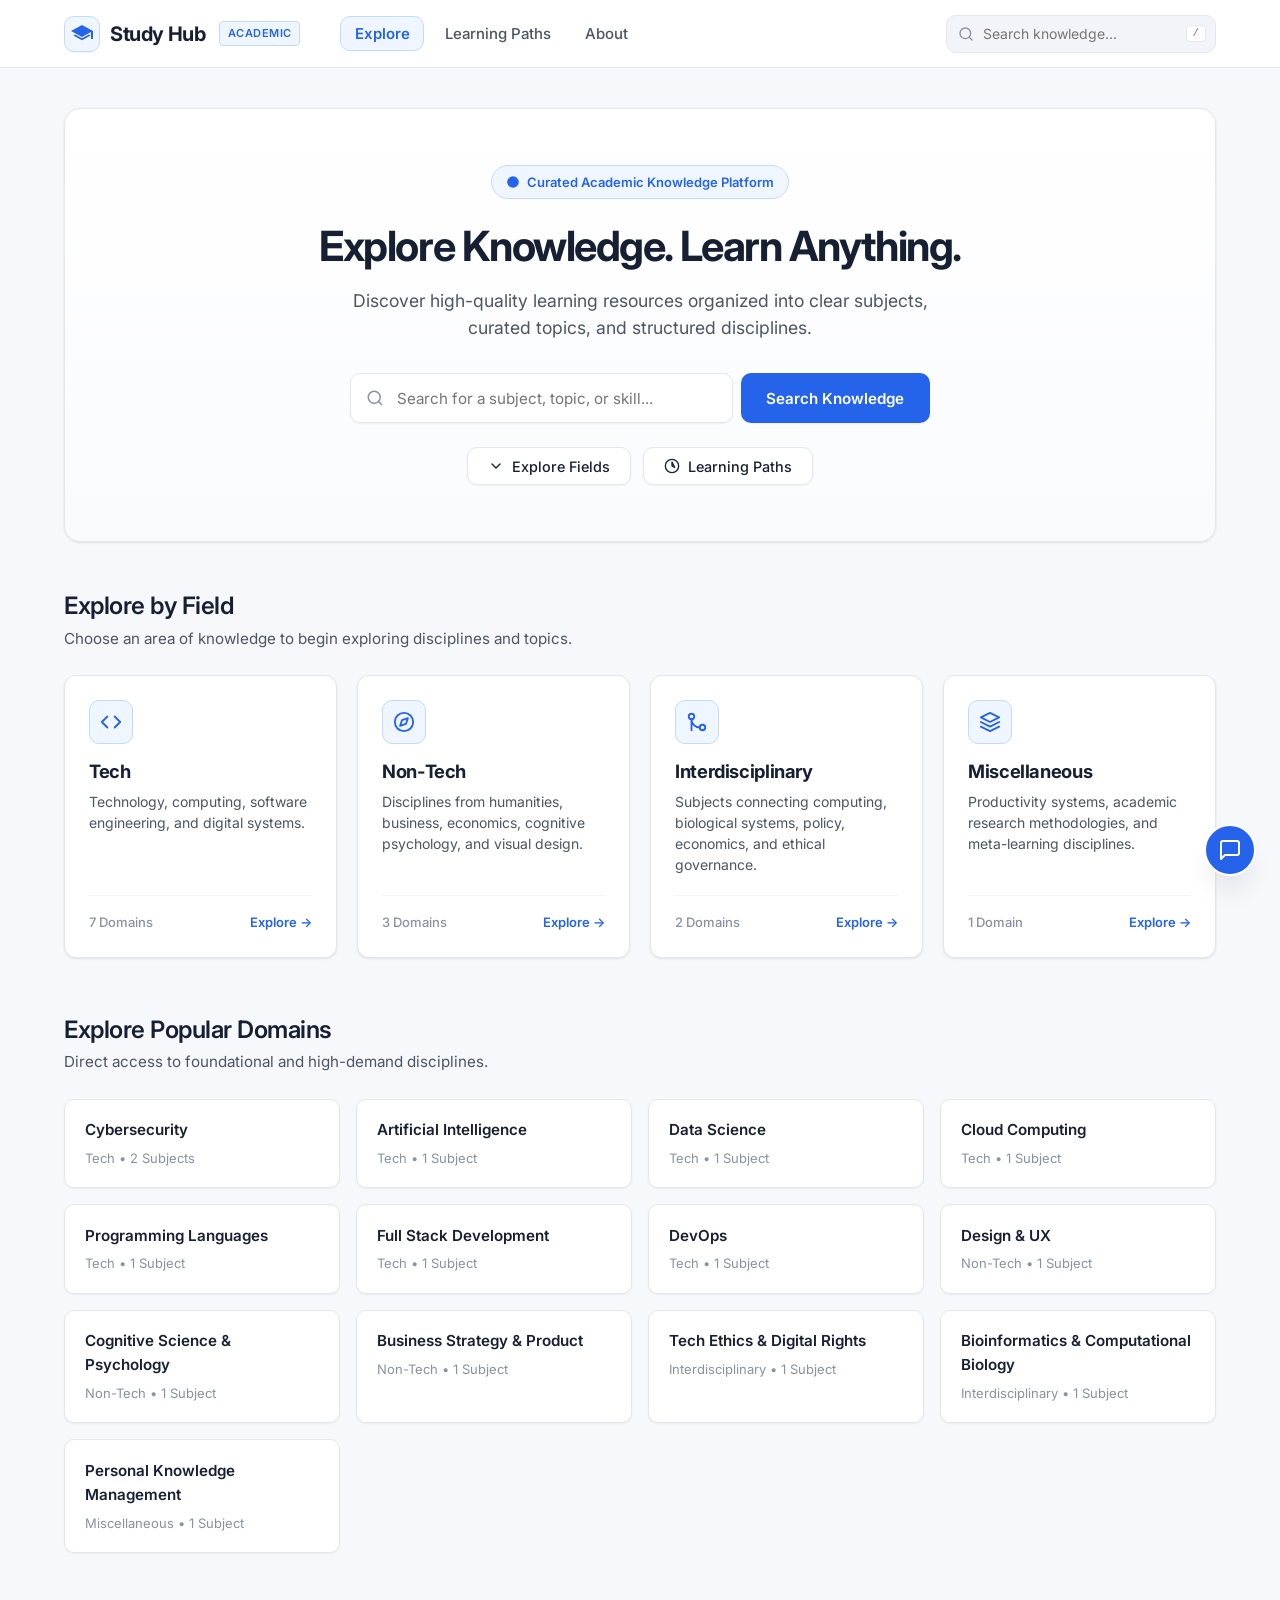
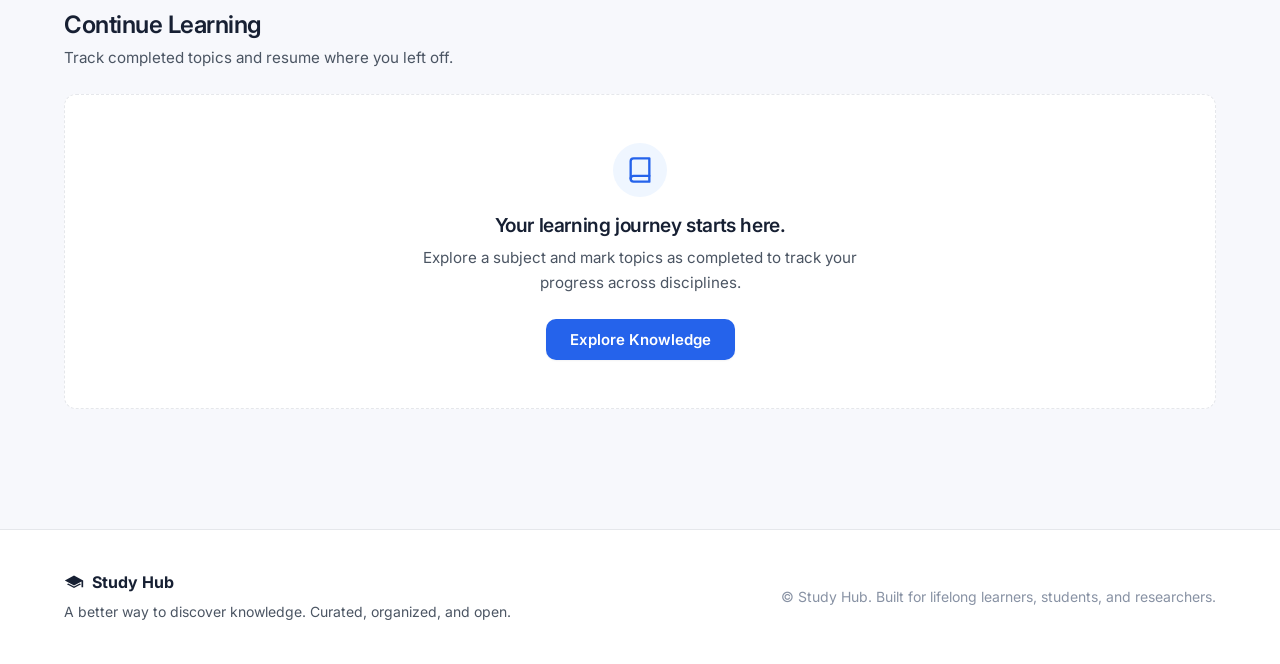
==== commit 1ce81cc2: "Enhance academic styling, subtopic curriculum groups, and clickable external resources." ====
--- a/index.html
+++ b/index.html
@@ -32,6 +32,7 @@
             </svg>
           </span>
           <span class="logo-text">Study Hub</span>
+          <span class="brand-tag">Academic</span>
         </a>
 
         <nav class="main-nav" aria-label="Main Navigation">
@@ -51,6 +52,7 @@
             <line x1="21" y1="21" x2="16.65" y2="16.65"></line>
           </svg>
           <input type="search" id="global-search-input" class="nav-search-input" placeholder="Search knowledge..." aria-label="Search knowledge base">
+          <kbd class="nav-search-kbd" aria-hidden="true">/</kbd>
           <button type="button" id="clear-search-btn" class="clear-search-btn" aria-label="Clear search" style="display: none;">
             &times;
           </button>
--- a/style.css
+++ b/style.css
@@ -1,6 +1,7 @@
 /* ==========================================================================
    STUDY HUB — DESIGN SYSTEM & STYLESHEET
-   A clean, modern academic knowledge discovery platform.
+   A premium academic knowledge platform combining clean productivity UI
+   with a curated digital library aesthetic.
    ========================================================================== */
 
 /* --------------------------------------------------------------------------
@@ -10,40 +11,55 @@
   /* Colors */
   --page-bg: #F7F8FC;
   --surface: #FFFFFF;
+  --subtle-surface: #F1F5F9;
+  --surface-hover: #F8FAFC;
+  
   --primary: #2563EB;
   --primary-hover: #1D4ED8;
   --primary-subtle: #EFF6FF;
+  --primary-border: #BFDBFE;
+  
   --heading: #172033;
   --body-text: #4B5563;
   --muted-text: #8892A4;
+  
   --border: #E5E7EB;
   --border-focus: #93C5FD;
-  --subtle-surface: #F1F5F9;
+  --border-subtle: #F1F5F9;
+  
   --success: #15803D;
   --success-bg: #DCFCE7;
+  --success-border: #BBF7D0;
+  --success-text: #166534;
+  
   --warning: #B45309;
   --warning-bg: #FEF3C7;
+  --warning-border: #FDE68A;
+  
   --badge-bg: #F3F4F6;
+  --badge-text: #4B5563;
 
   /* Typography */
-  --font-family: 'Inter', system-ui, -apple-system, BlinkMacSystemFont, 'Segoe UI', Roboto, sans-serif;
+  --font-family: 'Inter', system-ui, -apple-system, BlinkMacSystemFont, 'Segoe UI', Roboto, Helvetica, Arial, sans-serif;
   
   /* Radii */
+  --radius-xs: 4px;
   --radius-sm: 6px;
   --radius-md: 10px;
   --radius-lg: 12px;
+  --radius-xl: 16px;
   --radius-full: 9999px;
 
-  /* Elevation / Shadows */
+  /* Shadows (Minimal, soft, academic) */
   --shadow-sm: 0 1px 2px 0 rgba(16, 24, 40, 0.05);
-  --shadow-md: 0 4px 6px -1px rgba(16, 24, 40, 0.08), 0 2px 4px -2px rgba(16, 24, 40, 0.04);
-  --shadow-lg: 0 10px 15px -3px rgba(16, 24, 40, 0.08), 0 4px 6px -4px rgba(16, 24, 40, 0.04);
-  --shadow-float: 0 20px 25px -5px rgba(16, 24, 40, 0.1), 0 8px 10px -6px rgba(16, 24, 40, 0.05);
+  --shadow-card: 0 1px 3px 0 rgba(16, 24, 40, 0.06), 0 1px 2px 0 rgba(16, 24, 40, 0.04);
+  --shadow-hover: 0 10px 20px -3px rgba(37, 99, 235, 0.07), 0 4px 6px -2px rgba(16, 24, 40, 0.03);
+  --shadow-float: 0 20px 25px -5px rgba(16, 24, 40, 0.08), 0 8px 10px -6px rgba(16, 24, 40, 0.03);
 
   /* Layout */
   --max-width: 1200px;
-  --header-height: 70px;
-  --transition: all 0.2s cubic-bezier(0.16, 1, 0.3, 1);
+  --header-height: 68px;
+  --transition: all 0.18s cubic-bezier(0.16, 1, 0.3, 1);
 }
 
 /* --------------------------------------------------------------------------
@@ -58,6 +74,7 @@
 html {
   font-size: 16px;
   scroll-behavior: smooth;
+  text-rendering: optimizeLegibility;
 }
 
 body {
@@ -76,6 +93,7 @@
   color: var(--heading);
   font-weight: 600;
   line-height: 1.3;
+  letter-spacing: -0.02em;
 }
 
 a {
@@ -115,6 +133,8 @@
   padding: 0.5rem 1rem;
   z-index: 9999;
   border-radius: var(--radius-sm);
+  font-weight: 500;
+  box-shadow: var(--shadow-sm);
   transition: top 0.2s;
 }
 
@@ -138,9 +158,9 @@
   top: 0;
   z-index: 100;
   height: var(--header-height);
-  background-color: rgba(255, 255, 255, 0.95);
-  backdrop-filter: blur(8px);
-  -webkit-backdrop-filter: blur(8px);
+  background-color: rgba(255, 255, 255, 0.94);
+  backdrop-filter: blur(10px);
+  -webkit-backdrop-filter: blur(10px);
   border-bottom: 1px solid var(--border);
 }
 
@@ -166,10 +186,7 @@
   align-items: center;
   gap: 0.65rem;
   color: var(--heading);
-  font-weight: 700;
-  font-size: 1.25rem;
   text-decoration: none;
-  letter-spacing: -0.02em;
 }
 
 .logo-icon {
@@ -181,25 +198,43 @@
   border-radius: var(--radius-md);
   background-color: var(--primary-subtle);
   color: var(--primary);
+  border: 1px solid var(--primary-border);
+  box-shadow: var(--shadow-sm);
 }
 
 .logo-text {
   font-size: 1.25rem;
   font-weight: 700;
+  letter-spacing: -0.03em;
+  color: var(--heading);
+}
+
+.brand-tag {
+  font-size: 0.6875rem;
+  font-weight: 600;
+  text-transform: uppercase;
+  letter-spacing: 0.05em;
+  color: var(--primary);
+  background-color: var(--primary-subtle);
+  padding: 0.15rem 0.45rem;
+  border-radius: var(--radius-xs);
+  margin-left: 0.25rem;
+  border: 1px solid var(--primary-border);
 }
 
 .main-nav .nav-list {
   display: flex;
   list-style: none;
-  gap: 0.5rem;
+  gap: 0.35rem;
 }
 
 .nav-btn {
-  padding: 0.5rem 0.9rem;
+  padding: 0.45rem 0.85rem;
   border-radius: var(--radius-md);
   font-size: 0.9375rem;
   font-weight: 500;
   color: var(--body-text);
+  border: 1px solid transparent;
 }
 
 .nav-btn:hover {
@@ -210,6 +245,7 @@
 .nav-btn.active {
   color: var(--primary);
   background-color: var(--primary-subtle);
+  border-color: var(--primary-border);
   font-weight: 600;
 }
 
@@ -223,7 +259,7 @@
   position: relative;
   display: flex;
   align-items: center;
-  width: 260px;
+  width: 270px;
 }
 
 .search-icon {
@@ -236,7 +272,7 @@
 .nav-search-input {
   width: 100%;
   height: 38px;
-  padding: 0 2rem 0 2.25rem;
+  padding: 0 2.25rem 0 2.25rem;
   background-color: var(--subtle-surface);
   border: 1px solid var(--border);
   border-radius: var(--radius-md);
@@ -249,7 +285,23 @@
   background-color: var(--surface);
   border-color: var(--primary);
   outline: none;
-  box-shadow: 0 0 0 3px rgba(37, 99, 235, 0.15);
+  box-shadow: 0 0 0 3px rgba(37, 99, 235, 0.12);
+}
+
+.nav-search-kbd {
+  position: absolute;
+  right: 0.65rem;
+  top: 50%;
+  transform: translateY(-50%);
+  font-size: 0.6875rem;
+  font-weight: 600;
+  color: var(--muted-text);
+  background-color: var(--surface);
+  border: 1px solid var(--border);
+  border-radius: 4px;
+  padding: 0.15rem 0.35rem;
+  line-height: 1;
+  pointer-events: none;
 }
 
 .clear-search-btn {
@@ -260,12 +312,13 @@
   font-size: 1.15rem;
   color: var(--muted-text);
   line-height: 1;
-  padding: 0.25rem;
+  padding: 0.2rem 0.35rem;
   border-radius: 50%;
 }
 
 .clear-search-btn:hover {
   color: var(--heading);
+  background-color: #E2E8F0;
 }
 
 /* --------------------------------------------------------------------------
@@ -274,7 +327,7 @@
 .breadcrumb-bar {
   background-color: var(--surface);
   border-bottom: 1px solid var(--border);
-  padding: 0.75rem 0;
+  padding: 0.65rem 0;
   font-size: 0.875rem;
 }
 
@@ -283,14 +336,14 @@
   flex-wrap: wrap;
   align-items: center;
   list-style: none;
-  gap: 0.5rem;
+  gap: 0.4rem;
   color: var(--muted-text);
 }
 
 .breadcrumb-item {
   display: flex;
   align-items: center;
-  gap: 0.5rem;
+  gap: 0.4rem;
 }
 
 .breadcrumb-item a,
@@ -304,6 +357,7 @@
 .breadcrumb-item button:hover {
   color: var(--primary);
   text-decoration: underline;
+  text-underline-offset: 3px;
 }
 
 .breadcrumb-item.active {
@@ -314,6 +368,7 @@
 .breadcrumb-separator {
   color: var(--muted-text);
   user-select: none;
+  font-size: 0.8rem;
 }
 
 /* --------------------------------------------------------------------------
@@ -321,10 +376,10 @@
    -------------------------------------------------------------------------- */
 .search-overlay {
   position: fixed;
-  top: calc(var(--header-height) + 8px);
+  top: calc(var(--header-height) + 10px);
   left: 50%;
   transform: translateX(-50%);
-  width: 90%;
+  width: 92%;
   max-width: 680px;
   z-index: 95;
   animation: fadeIn 0.15s ease-out;
@@ -341,13 +396,13 @@
   border-radius: var(--radius-lg);
   box-shadow: var(--shadow-float);
   overflow: hidden;
-  max-height: 70vh;
+  max-height: 72vh;
   display: flex;
   flex-direction: column;
 }
 
 .search-overlay-header {
-  padding: 1rem 1.25rem;
+  padding: 0.85rem 1.25rem;
   border-bottom: 1px solid var(--border);
   display: flex;
   align-items: center;
@@ -356,20 +411,22 @@
 }
 
 .search-overlay-header h3 {
-  font-size: 0.95rem;
-  color: var(--body-text);
+  font-size: 0.9375rem;
+  color: var(--heading);
   font-weight: 600;
 }
 
 .close-overlay-btn {
   font-size: 1.25rem;
   color: var(--muted-text);
-  padding: 0.25rem;
+  padding: 0.2rem 0.4rem;
   border-radius: var(--radius-sm);
+  line-height: 1;
 }
 
 .close-overlay-btn:hover {
   color: var(--heading);
+  background-color: #E2E8F0;
 }
 
 .search-results-list {
@@ -398,11 +455,11 @@
 .search-item-info {
   display: flex;
   flex-direction: column;
-  gap: 0.25rem;
+  gap: 0.2rem;
 }
 
 .search-item-title {
-  font-size: 0.95rem;
+  font-size: 0.9375rem;
   font-weight: 600;
   color: var(--heading);
 }
@@ -415,10 +472,11 @@
 .search-item-badge {
   font-size: 0.75rem;
   font-weight: 600;
-  padding: 0.25rem 0.6rem;
+  padding: 0.2rem 0.6rem;
   border-radius: var(--radius-full);
   background-color: var(--primary-subtle);
   color: var(--primary);
+  border: 1px solid var(--primary-border);
   white-space: nowrap;
 }
 
@@ -445,6 +503,7 @@
   border: 1px solid var(--border);
   border-radius: var(--radius-lg);
   margin-top: 1.5rem;
+  box-shadow: var(--shadow-card);
 }
 
 .spinner {
@@ -468,13 +527,17 @@
 
 .btn-retry {
   margin-top: 1rem;
-  padding: 0.5rem 1.25rem;
+  padding: 0.55rem 1.35rem;
   background-color: var(--primary);
   color: #fff;
   border-radius: var(--radius-md);
   font-weight: 500;
 }
 
+.btn-retry:hover {
+  background-color: var(--primary-hover);
+}
+
 /* Section Common Styling */
 .section-block {
   margin-bottom: 3.5rem;
@@ -488,6 +551,7 @@
   font-size: 1.5rem;
   letter-spacing: -0.02em;
   margin-bottom: 0.35rem;
+  color: var(--heading);
 }
 
 .section-header p {
@@ -500,11 +564,11 @@
    -------------------------------------------------------------------------- */
 .hero-section {
   text-align: center;
-  padding: 3rem 1.5rem 3.5rem;
-  background-color: var(--surface);
-  border: 1px solid var(--border);
-  border-radius: var(--radius-lg);
-  box-shadow: var(--shadow-sm);
+  padding: 3.5rem 1.5rem;
+  background: linear-gradient(180deg, #FFFFFF 0%, #FAFBFE 100%);
+  border: 1px solid var(--border);
+  border-radius: var(--radius-xl);
+  box-shadow: var(--shadow-card);
   margin-bottom: 3rem;
   position: relative;
   overflow: hidden;
@@ -513,10 +577,11 @@
 .hero-pill {
   display: inline-flex;
   align-items: center;
-  gap: 0.4rem;
-  padding: 0.35rem 0.85rem;
+  gap: 0.45rem;
+  padding: 0.35rem 0.9rem;
   background-color: var(--primary-subtle);
   color: var(--primary);
+  border: 1px solid var(--primary-border);
   border-radius: var(--radius-full);
   font-size: 0.8125rem;
   font-weight: 600;
@@ -524,9 +589,9 @@
 }
 
 .hero-heading {
-  font-size: 2.5rem;
+  font-size: 2.6rem;
   font-weight: 700;
-  letter-spacing: -0.03em;
+  letter-spacing: -0.035em;
   color: var(--heading);
   margin-bottom: 0.85rem;
 }
@@ -536,7 +601,7 @@
   margin: 0 auto 2rem;
   font-size: 1.1rem;
   color: var(--body-text);
-  line-height: 1.5;
+  line-height: 1.55;
 }
 
 .hero-search-form {
@@ -555,20 +620,20 @@
 
 .hero-search-input {
   width: 100%;
-  height: 48px;
-  padding: 0 1rem 0 2.75rem;
+  height: 50px;
+  padding: 0 1rem 0 2.85rem;
   border: 1px solid var(--border);
   border-radius: var(--radius-md);
-  font-size: 1rem;
-  background-color: var(--subtle-surface);
+  font-size: 0.95rem;
+  background-color: #FFFFFF;
+  box-shadow: var(--shadow-sm);
   transition: var(--transition);
 }
 
 .hero-search-input:focus {
-  background-color: var(--surface);
   border-color: var(--primary);
   outline: none;
-  box-shadow: 0 0 0 3px rgba(37, 99, 235, 0.15);
+  box-shadow: 0 0 0 3px rgba(37, 99, 235, 0.14);
 }
 
 .hero-search-wrapper .search-icon {
@@ -578,14 +643,15 @@
 }
 
 .hero-search-btn {
-  height: 48px;
-  padding: 0 1.5rem;
+  height: 50px;
+  padding: 0 1.6rem;
   background-color: var(--primary);
   color: #fff;
   border-radius: var(--radius-md);
   font-size: 0.95rem;
   font-weight: 600;
   white-space: nowrap;
+  box-shadow: var(--shadow-sm);
 }
 
 .hero-search-btn:hover {
@@ -605,21 +671,22 @@
   align-items: center;
   gap: 0.5rem;
   padding: 0.6rem 1.25rem;
-  background-color: var(--subtle-surface);
+  background-color: var(--surface);
   color: var(--heading);
   border: 1px solid var(--border);
   border-radius: var(--radius-md);
   font-size: 0.9rem;
   font-weight: 500;
+  box-shadow: var(--shadow-sm);
 }
 
 .btn-secondary:hover {
-  background-color: #E2E8F0;
+  background-color: var(--subtle-surface);
   border-color: #CBD5E1;
 }
 
 /* --------------------------------------------------------------------------
-   8. Home View: Field Explorer
+   8. Home View: Field Explorer Cards
    -------------------------------------------------------------------------- */
 .field-grid {
   display: grid;
@@ -636,15 +703,15 @@
   flex-direction: column;
   justify-content: space-between;
   text-align: left;
-  box-shadow: var(--shadow-sm);
+  box-shadow: var(--shadow-card);
   transition: var(--transition);
   cursor: pointer;
 }
 
 .field-card:hover {
-  border-color: var(--border-focus);
-  transform: translateY(-2px);
-  box-shadow: var(--shadow-md);
+  border-color: var(--primary-border);
+  transform: translateY(-3px);
+  box-shadow: var(--shadow-hover);
 }
 
 .field-card-top {
@@ -660,12 +727,13 @@
   border-radius: var(--radius-md);
   background-color: var(--primary-subtle);
   color: var(--primary);
+  border: 1px solid var(--primary-border);
   margin-bottom: 1rem;
 }
 
 .field-title {
-  font-size: 1.2rem;
-  font-weight: 600;
+  font-size: 1.15rem;
+  font-weight: 700;
   margin-bottom: 0.4rem;
   color: var(--heading);
 }
@@ -681,7 +749,7 @@
   align-items: center;
   justify-content: space-between;
   padding-top: 1rem;
-  border-top: 1px solid var(--subtle-surface);
+  border-top: 1px solid var(--border-subtle);
   font-size: 0.8125rem;
 }
 
@@ -696,6 +764,11 @@
   display: inline-flex;
   align-items: center;
   gap: 0.35rem;
+  transition: transform 0.15s;
+}
+
+.field-card:hover .field-explore-link {
+  transform: translateX(3px);
 }
 
 /* --------------------------------------------------------------------------
@@ -715,19 +788,21 @@
   text-align: left;
   display: flex;
   flex-direction: column;
-  gap: 0.4rem;
+  gap: 0.35rem;
+  box-shadow: var(--shadow-sm);
   cursor: pointer;
   transition: var(--transition);
 }
 
 .domain-pill-card:hover {
-  border-color: var(--primary);
-  background-color: var(--primary-subtle);
+  border-color: var(--primary-border);
+  background-color: #FAFCFF;
   transform: translateY(-2px);
+  box-shadow: var(--shadow-hover);
 }
 
 .domain-pill-title {
-  font-size: 1rem;
+  font-size: 0.95rem;
   font-weight: 600;
   color: var(--heading);
 }
@@ -752,17 +827,18 @@
   display: inline-flex;
   align-items: center;
   justify-content: center;
-  width: 56px;
-  height: 56px;
+  width: 54px;
+  height: 54px;
   border-radius: 50%;
-  background-color: var(--subtle-surface);
-  color: var(--muted-text);
+  background-color: var(--primary-subtle);
+  color: var(--primary);
   margin-bottom: 1rem;
 }
 
 .empty-learning-state h3 {
   font-size: 1.2rem;
   margin-bottom: 0.5rem;
+  color: var(--heading);
 }
 
 .empty-learning-state p {
@@ -775,55 +851,65 @@
 .continue-grid {
   display: grid;
   grid-template-columns: repeat(auto-fill, minmax(320px, 1fr));
-  gap: 1rem;
+  gap: 1.25rem;
 }
 
 .continue-card {
   background-color: var(--surface);
   border: 1px solid var(--border);
   border-radius: var(--radius-lg);
-  padding: 1.25rem;
+  padding: 1.35rem;
   display: flex;
   flex-direction: column;
   justify-content: space-between;
-  gap: 0.75rem;
+  gap: 1rem;
+  box-shadow: var(--shadow-card);
   transition: var(--transition);
 }
 
 .continue-card:hover {
-  border-color: var(--border-focus);
-  box-shadow: var(--shadow-sm);
+  border-color: var(--primary-border);
+  box-shadow: var(--shadow-hover);
+  transform: translateY(-2px);
 }
 
 .continue-card-top {
   display: flex;
   align-items: flex-start;
   justify-content: space-between;
-  gap: 0.5rem;
-}
-
-.continue-topic-title {
+  gap: 0.75rem;
+}
+
+.continue-resource-link {
+  display: inline-flex;
+  align-items: center;
+  gap: 0.4rem;
   font-size: 1rem;
   font-weight: 600;
   color: var(--heading);
-  cursor: pointer;
-}
-
-.continue-topic-title:hover {
+  text-decoration: none;
+  line-height: 1.4;
+}
+
+.continue-resource-link:hover {
   color: var(--primary);
+  text-decoration: underline;
+  text-underline-offset: 3px;
 }
 
 .continue-topic-path {
   font-size: 0.8125rem;
   color: var(--muted-text);
+  display: block;
+  margin-top: 0.25rem;
 }
 
 .continue-card-bottom {
   display: flex;
   align-items: center;
   justify-content: space-between;
-  padding-top: 0.75rem;
-  border-top: 1px solid var(--subtle-surface);
+  padding-top: 0.85rem;
+  border-top: 1px solid var(--border-subtle);
   font-size: 0.8125rem;
 }
 
@@ -837,8 +923,9 @@
 .view-header-title {
   font-size: 2rem;
   font-weight: 700;
-  letter-spacing: -0.02em;
+  letter-spacing: -0.025em;
   margin-bottom: 0.5rem;
+  color: var(--heading);
 }
 
 .view-header-desc {
@@ -862,27 +949,28 @@
   flex-direction: column;
   justify-content: space-between;
   text-align: left;
-  box-shadow: var(--shadow-sm);
+  box-shadow: var(--shadow-card);
   cursor: pointer;
   transition: var(--transition);
 }
 
 .standard-card:hover {
-  border-color: var(--primary);
+  border-color: var(--primary-border);
   transform: translateY(-2px);
-  box-shadow: var(--shadow-md);
+  box-shadow: var(--shadow-hover);
 }
 
 .card-title {
   font-size: 1.15rem;
   font-weight: 600;
   margin-bottom: 0.5rem;
+  color: var(--heading);
 }
 
 .card-desc {
   font-size: 0.875rem;
   color: var(--body-text);
-  line-height: 1.5;
+  line-height: 1.55;
   margin-bottom: 1.25rem;
 }
 
@@ -891,7 +979,7 @@
   align-items: center;
   justify-content: space-between;
   padding-top: 0.85rem;
-  border-top: 1px solid var(--subtle-surface);
+  border-top: 1px solid var(--border-subtle);
   font-size: 0.8125rem;
   color: var(--muted-text);
 }
@@ -902,19 +990,20 @@
 }
 
 /* --------------------------------------------------------------------------
-   12. Subject View: Topics & Filters
+   12. Subject View: Topics Checklist & Filters (ENHANCED)
    -------------------------------------------------------------------------- */
 .subject-toolbar {
   background-color: var(--surface);
   border: 1px solid var(--border);
   border-radius: var(--radius-lg);
-  padding: 1.25rem;
+  padding: 1.15rem 1.25rem;
   margin-bottom: 1.75rem;
   display: flex;
   flex-wrap: wrap;
   align-items: center;
   justify-content: space-between;
   gap: 1rem;
+  box-shadow: var(--shadow-card);
 }
 
 .subject-search-wrapper {
@@ -931,12 +1020,14 @@
   border: 1px solid var(--border);
   border-radius: var(--radius-md);
   font-size: 0.875rem;
+  transition: var(--transition);
 }
 
 .subject-search-input:focus {
   background-color: var(--surface);
   border-color: var(--primary);
   outline: none;
+  box-shadow: 0 0 0 3px rgba(37, 99, 235, 0.12);
 }
 
 .subject-filters {
@@ -960,31 +1051,39 @@
 
 .filter-select {
   height: 40px;
-  padding: 0 0.85rem;
+  padding: 0 2rem 0 0.85rem;
   background-color: var(--subtle-surface);
   border: 1px solid var(--border);
   border-radius: var(--radius-md);
   font-size: 0.875rem;
   color: var(--heading);
   cursor: pointer;
+  appearance: none;
+  background-image: url("data:image/svg+xml,%3Csvg xmlns='http://www.w3.org/2000/svg' width='14' height='14' viewBox='0 0 24 24' fill='none' stroke='%238892A4' stroke-width='2' stroke-linecap='round' stroke-linejoin='round'%3E%3Cpolyline points='6 9 12 15 18 9'%3E%3C/polyline%3E%3C/svg%3E");
+  background-repeat: no-repeat;
+  background-position: right 0.7rem center;
+  transition: var(--transition);
 }
 
 .filter-select:focus {
   border-color: var(--primary);
+  background-color: var(--surface);
   outline: none;
-}
-
-/* Progress Bar in Subject View */
+  box-shadow: 0 0 0 3px rgba(37, 99, 235, 0.12);
+}
+
+/* Progress Card in Subject View */
 .progress-card {
   background-color: var(--surface);
   border: 1px solid var(--border);
   border-radius: var(--radius-lg);
-  padding: 1rem 1.25rem;
+  padding: 1.15rem 1.35rem;
   margin-bottom: 1.5rem;
   display: flex;
   align-items: center;
   justify-content: space-between;
   gap: 1.5rem;
+  box-shadow: var(--shadow-card);
 }
 
 .progress-info {
@@ -1001,18 +1100,19 @@
 
 .progress-track {
   flex: 1;
-  max-width: 300px;
+  max-width: 320px;
   height: 8px;
   background-color: var(--subtle-surface);
   border-radius: var(--radius-full);
   overflow: hidden;
+  border: 1px solid #E2E8F0;
 }
 
 .progress-fill {
   height: 100%;
   background-color: var(--success);
   border-radius: var(--radius-full);
-  transition: width 0.3s ease;
+  transition: width 0.35s cubic-bezier(0.16, 1, 0.3, 1);
 }
 
 .progress-percentage {
@@ -1021,33 +1121,73 @@
   color: var(--success);
 }
 
-/* Topic Rows List */
+/* Topic Checklist Groupings */
+.topic-subtopic-group {
+  margin-bottom: 1.75rem;
+}
+
+.subtopic-group-header {
+  display: flex;
+  align-items: center;
+  justify-content: space-between;
+  padding: 0.4rem 0.25rem 0.65rem;
+  border-bottom: 1px solid var(--border);
+  margin-bottom: 0.75rem;
+}
+
+.subtopic-group-title {
+  font-size: 0.9375rem;
+  font-weight: 700;
+  color: var(--heading);
+  letter-spacing: -0.01em;
+}
+
+.subtopic-group-count {
+  font-size: 0.75rem;
+  font-weight: 600;
+  color: var(--muted-text);
+  background-color: var(--subtle-surface);
+  padding: 0.15rem 0.5rem;
+  border-radius: var(--radius-full);
+}
+
 .topic-list {
   display: flex;
   flex-direction: column;
   gap: 0.75rem;
 }
 
+/* Topic Checklist Row */
 .topic-row {
   background-color: var(--surface);
   border: 1px solid var(--border);
   border-radius: var(--radius-md);
-  padding: 1rem 1.25rem;
+  padding: 1.1rem 1.25rem;
   display: flex;
   align-items: center;
   justify-content: space-between;
-  gap: 1rem;
+  gap: 1.25rem;
+  box-shadow: var(--shadow-sm);
   transition: var(--transition);
 }
 
 .topic-row:hover {
-  border-color: var(--border-focus);
-  box-shadow: var(--shadow-sm);
+  border-color: #CBD5E1;
+  box-shadow: var(--shadow-card);
+  transform: translateY(-1px);
 }
 
 .topic-row.completed {
-  border-color: #BBF7D0;
+  border-color: var(--success-border);
   background-color: #F8FCF9;
+}
+
+.topic-row.completed .topic-resource-link {
+  color: #64748B;
+}
+
+.topic-row.completed .topic-link-title {
+  text-decoration-color: #94A3B8;
 }
 
 .topic-row-left {
@@ -1055,8 +1195,10 @@
   align-items: center;
   gap: 1rem;
   flex: 1;
-}
-
+  min-width: 0;
+}
+
+/* Completion Checkbox */
 .completion-check-btn {
   display: inline-flex;
   align-items: center;
@@ -1064,38 +1206,74 @@
   width: 24px;
   height: 24px;
   border-radius: 50%;
-  border: 2px solid var(--border);
+  border: 2px solid #CBD5E1;
+  background-color: #FFFFFF;
   color: transparent;
   flex-shrink: 0;
   transition: var(--transition);
+  cursor: pointer;
+  padding: 0;
 }
 
 .completion-check-btn:hover {
   border-color: var(--success);
+  background-color: #F0FDF4;
 }
 
 .completion-check-btn.completed {
   background-color: var(--success);
   border-color: var(--success);
-  color: #fff;
+  color: #FFFFFF;
+  transform: scale(1.04);
+}
+
+.check-icon {
+  width: 14px;
+  height: 14px;
+  stroke-width: 3;
 }
 
 .topic-row-details {
   display: flex;
   flex-direction: column;
-  gap: 0.2rem;
-}
-
-.topic-row-title {
-  font-size: 1rem;
-  font-weight: 600;
-  color: var(--heading);
-  cursor: pointer;
-  text-align: left;
-}
-
-.topic-row-title:hover {
+  gap: 0.25rem;
+  min-width: 0;
+}
+
+/* Clickable Resource Link */
+.topic-resource-link {
+  display: inline-flex;
+  align-items: center;
+  gap: 0.45rem;
+  font-size: 0.985rem;
+  font-weight: 600;
+  color: var(--heading);
+  text-decoration: none;
+  line-height: 1.4;
+  word-break: break-word;
+}
+
+.topic-resource-link:hover {
   color: var(--primary);
+  text-decoration: underline;
+  text-underline-offset: 3px;
+}
+
+.external-link-icon {
+  flex-shrink: 0;
+  color: var(--muted-text);
+  transition: var(--transition);
+}
+
+.topic-resource-link:hover .external-link-icon {
+  color: var(--primary);
+  transform: translate(1px, -1px);
+}
+
+.topic-title-text {
+  font-size: 0.985rem;
+  font-weight: 600;
+  color: var(--heading);
 }
 
 .topic-row-subtopic {
@@ -1106,52 +1284,90 @@
 .topic-row-right {
   display: flex;
   align-items: center;
-  gap: 0.75rem;
+  gap: 0.65rem;
   flex-shrink: 0;
 }
 
-/* Badges */
+/* Notes / Details Action Button */
+.btn-topic-notes {
+  display: inline-flex;
+  align-items: center;
+  gap: 0.35rem;
+  padding: 0.35rem 0.75rem;
+  background-color: var(--subtle-surface);
+  color: var(--heading);
+  border: 1px solid var(--border);
+  border-radius: var(--radius-sm);
+  font-size: 0.8125rem;
+  font-weight: 500;
+  white-space: nowrap;
+}
+
+.btn-topic-notes:hover {
+  background-color: var(--primary-subtle);
+  border-color: var(--primary-border);
+  color: var(--primary);
+}
+
+/* Badges System */
 .badge {
   display: inline-flex;
   align-items: center;
-  gap: 0.3rem;
+  gap: 0.35rem;
   font-size: 0.75rem;
   font-weight: 600;
-  padding: 0.25rem 0.6rem;
+  padding: 0.25rem 0.65rem;
   border-radius: var(--radius-full);
-  background-color: var(--badge-bg);
-  color: var(--body-text);
   white-space: nowrap;
 }
 
+.badge-dot {
+  width: 6px;
+  height: 6px;
+  border-radius: 50%;
+  background-color: currentColor;
+}
+
+.badge-icon {
+  flex-shrink: 0;
+}
+
+/* Difficulty Badges */
 .badge-beginner {
-  background-color: #DCFCE7;
-  color: #15803D;
+  background-color: #ECFDF5;
+  color: #047857;
+  border: 1px solid #A7F3D0;
 }
 
 .badge-intermediate {
-  background-color: #FEF3C7;
+  background-color: #FFFBEB;
   color: #B45309;
+  border: 1px solid #FDE68A;
 }
 
 .badge-advanced {
-  background-color: #FEE2E2;
+  background-color: #FEF2F2;
   color: #B91C1C;
-}
-
+  border: 1px solid #FECACA;
+}
+
+/* Format Badges */
 .badge-article {
   background-color: #EFF6FF;
   color: #1D4ED8;
+  border: 1px solid #BFDBFE;
 }
 
 .badge-video {
-  background-color: #F3E8FF;
-  color: #7E22CE;
+  background-color: #F5F3FF;
+  color: #6D28D9;
+  border: 1px solid #DDD6FE;
 }
 
 .badge-completed {
-  background-color: var(--success-bg);
-  color: var(--success);
+  background-color: #DCFCE7;
+  color: #15803D;
+  border: 1px solid #BBF7D0;
 }
 
 .topic-time {
@@ -1161,14 +1377,14 @@
 }
 
 /* --------------------------------------------------------------------------
-   13. Topic Detail View
+   13. Topic Detail View (Academic Monograph Aesthetic)
    -------------------------------------------------------------------------- */
 .topic-detail-card {
   background-color: var(--surface);
   border: 1px solid var(--border);
-  border-radius: var(--radius-lg);
-  padding: 2.25rem;
-  box-shadow: var(--shadow-sm);
+  border-radius: var(--radius-xl);
+  padding: 2.5rem;
+  box-shadow: var(--shadow-card);
   margin-bottom: 2rem;
 }
 
@@ -1182,16 +1398,17 @@
   display: flex;
   flex-wrap: wrap;
   align-items: center;
-  gap: 0.6rem;
+  gap: 0.65rem;
   margin-bottom: 0.85rem;
 }
 
 .topic-detail-title {
-  font-size: 2rem;
+  font-size: 2.15rem;
   font-weight: 700;
-  letter-spacing: -0.02em;
+  letter-spacing: -0.03em;
   color: var(--heading);
   margin-bottom: 0.5rem;
+  line-height: 1.25;
 }
 
 .topic-subtopic-text {
@@ -1203,39 +1420,45 @@
 .topic-section-box {
   background-color: var(--subtle-surface);
   border-radius: var(--radius-md);
-  padding: 1.25rem 1.5rem;
+  padding: 1.35rem 1.6rem;
   margin-bottom: 1.5rem;
 }
 
 .topic-section-box.why-matters {
   background-color: #F0FDF4;
   border-left: 4px solid var(--success);
+  border-top: 1px solid #DCFCE7;
+  border-right: 1px solid #DCFCE7;
+  border-bottom: 1px solid #DCFCE7;
 }
 
 .topic-section-box.why-matters h4 {
-  color: #15803D;
+  color: var(--success);
   margin-bottom: 0.35rem;
   font-size: 0.95rem;
+  font-weight: 700;
 }
 
 .topic-section-box.why-matters p {
-  color: #166534;
+  color: var(--success-text);
   font-size: 0.95rem;
+  line-height: 1.6;
 }
 
 .topic-notes-box {
-  margin-bottom: 1.75rem;
+  margin-bottom: 2rem;
 }
 
 .topic-notes-box h4 {
   font-size: 1.05rem;
-  margin-bottom: 0.5rem;
+  margin-bottom: 0.65rem;
+  color: var(--heading);
 }
 
 .topic-notes-box p {
-  font-size: 0.95rem;
+  font-size: 0.985rem;
   color: var(--body-text);
-  line-height: 1.6;
+  line-height: 1.65;
 }
 
 /* Topic Actions */
@@ -1252,19 +1475,20 @@
 .action-buttons-left {
   display: flex;
   align-items: center;
-  gap: 0.75rem;
+  gap: 0.85rem;
 }
 
 .btn-open-resource {
   display: inline-flex;
   align-items: center;
   gap: 0.5rem;
-  padding: 0.65rem 1.4rem;
+  padding: 0.7rem 1.5rem;
   background-color: var(--primary);
   color: #fff;
   border-radius: var(--radius-md);
   font-weight: 600;
   font-size: 0.9375rem;
+  box-shadow: var(--shadow-sm);
 }
 
 .btn-open-resource:hover {
@@ -1276,22 +1500,24 @@
   display: inline-flex;
   align-items: center;
   gap: 0.5rem;
-  padding: 0.65rem 1.25rem;
+  padding: 0.7rem 1.35rem;
+  background-color: var(--surface);
+  color: var(--heading);
+  border: 1px solid var(--border);
+  border-radius: var(--radius-md);
+  font-weight: 600;
+  font-size: 0.9375rem;
+  box-shadow: var(--shadow-sm);
+}
+
+.btn-toggle-completion:hover {
   background-color: var(--subtle-surface);
-  color: var(--heading);
-  border: 1px solid var(--border);
-  border-radius: var(--radius-md);
-  font-weight: 600;
-  font-size: 0.9375rem;
-}
-
-.btn-toggle-completion:hover {
-  background-color: #E2E8F0;
+  border-color: #CBD5E1;
 }
 
 .btn-toggle-completion.completed {
   background-color: var(--success-bg);
-  border-color: #86EFAC;
+  border-color: var(--success-border);
   color: var(--success);
 }
 
@@ -1307,7 +1533,7 @@
   align-items: center;
   justify-content: space-between;
   gap: 1rem;
-  margin-top: 1.5rem;
+  margin-top: 1.75rem;
 }
 
 .btn-nav-topic {
@@ -1321,10 +1547,11 @@
   font-size: 0.9rem;
   font-weight: 500;
   color: var(--body-text);
+  box-shadow: var(--shadow-sm);
 }
 
 .btn-nav-topic:hover:not(:disabled) {
-  border-color: var(--primary);
+  border-color: var(--primary-border);
   color: var(--primary);
 }
 
@@ -1343,6 +1570,7 @@
 .related-topics-section h4 {
   font-size: 0.95rem;
   margin-bottom: 0.75rem;
+  color: var(--heading);
 }
 
 .related-chips-list {
@@ -1352,7 +1580,7 @@
 }
 
 .related-chip {
-  padding: 0.35rem 0.85rem;
+  padding: 0.4rem 0.9rem;
   background-color: var(--subtle-surface);
   border: 1px solid var(--border);
   border-radius: var(--radius-full);
@@ -1364,7 +1592,7 @@
 
 .related-chip:hover {
   background-color: var(--primary-subtle);
-  border-color: var(--primary);
+  border-color: var(--primary-border);
   color: var(--primary);
 }
 
@@ -1380,9 +1608,9 @@
 .path-card {
   background-color: var(--surface);
   border: 1px solid var(--border);
-  border-radius: var(--radius-lg);
+  border-radius: var(--radius-xl);
   padding: 1.75rem;
-  box-shadow: var(--shadow-sm);
+  box-shadow: var(--shadow-card);
   display: flex;
   flex-direction: column;
   justify-content: space-between;
@@ -1394,6 +1622,7 @@
   font-weight: 600;
   color: var(--primary);
   background-color: var(--primary-subtle);
+  border: 1px solid var(--primary-border);
   padding: 0.25rem 0.6rem;
   border-radius: var(--radius-full);
   display: inline-block;
@@ -1404,6 +1633,7 @@
   font-size: 1.25rem;
   font-weight: 700;
   margin-bottom: 0.4rem;
+  color: var(--heading);
 }
 
 .path-desc {
@@ -1425,15 +1655,32 @@
   display: flex;
   align-items: center;
   justify-content: space-between;
-  padding: 0.5rem 0.75rem;
+  padding: 0.55rem 0.85rem;
   border-radius: var(--radius-sm);
   background-color: var(--subtle-surface);
-  font-size: 0.85rem;
+  border: 1px solid var(--border-subtle);
+  font-size: 0.875rem;
 }
 
 .path-topic-item.completed {
   background-color: #F0FDF4;
+  border-color: #DCFCE7;
   color: #166534;
+}
+
+.path-topic-link {
+  display: inline-flex;
+  align-items: center;
+  gap: 0.35rem;
+  color: inherit;
+  text-decoration: none;
+  font-weight: 500;
+}
+
+.path-topic-link:hover {
+  color: var(--primary);
+  text-decoration: underline;
+  text-underline-offset: 2px;
 }
 
 .path-progress-container {
@@ -1447,16 +1694,17 @@
 .about-card {
   background-color: var(--surface);
   border: 1px solid var(--border);
-  border-radius: var(--radius-lg);
-  padding: 2.5rem;
-  box-shadow: var(--shadow-sm);
+  border-radius: var(--radius-xl);
+  padding: 2.75rem;
+  box-shadow: var(--shadow-card);
   max-width: 860px;
   margin: 0 auto;
 }
 
 .about-card h2 {
-  font-size: 1.75rem;
+  font-size: 1.85rem;
   margin-bottom: 1rem;
+  color: var(--heading);
 }
 
 .about-card p {
@@ -1470,12 +1718,12 @@
   display: grid;
   grid-template-columns: repeat(3, 1fr);
   gap: 1.25rem;
-  margin: 2rem 0;
+  margin: 2.25rem 0;
 }
 
 .pillar-item {
   background-color: var(--subtle-surface);
-  padding: 1.25rem;
+  padding: 1.35rem;
   border-radius: var(--radius-md);
   border: 1px solid var(--border);
 }
@@ -1513,10 +1761,10 @@
   border-radius: var(--radius-md);
   font-size: 0.875rem;
   font-weight: 500;
-  box-shadow: var(--shadow-lg);
-  display: flex;
-  align-items: center;
-  gap: 0.5rem;
+  box-shadow: var(--shadow-float);
+  display: flex;
+  align-items: center;
+  gap: 0.6rem;
   animation: slideUp 0.2s ease-out;
 }
 
@@ -1577,15 +1825,15 @@
 
 /* Floating Circular Button */
 .chatbot-toggle-btn {
-  width: 54px;
-  height: 54px;
+  width: 52px;
+  height: 52px;
   border-radius: 50%;
   background-color: var(--primary);
   color: #fff;
   display: flex;
   align-items: center;
   justify-content: center;
-  box-shadow: var(--shadow-lg);
+  box-shadow: var(--shadow-float);
   border: 2px solid #fff;
   transition: transform 0.2s cubic-bezier(0.16, 1, 0.3, 1), background-color 0.2s;
 }
@@ -1602,14 +1850,14 @@
 /* Chatbot Floating Dialog Panel */
 .chatbot-panel {
   position: absolute;
-  bottom: 70px;
+  bottom: 68px;
   right: 0;
   width: 360px;
   max-width: calc(100vw - 2rem);
   height: 480px;
   background-color: var(--surface);
   border: 1px solid var(--border);
-  border-radius: var(--radius-lg);
+  border-radius: var(--radius-xl);
   box-shadow: var(--shadow-float);
   display: flex;
   flex-direction: column;
@@ -1642,11 +1890,12 @@
   height: 10px;
   border-radius: 50%;
   background-color: var(--success);
+  box-shadow: 0 0 0 2px #DCFCE7;
 }
 
 .chatbot-title {
   font-size: 0.95rem;
-  font-weight: 600;
+  font-weight: 700;
   color: var(--heading);
   line-height: 1.2;
 }
@@ -1661,10 +1910,12 @@
   color: var(--muted-text);
   padding: 0.25rem;
   line-height: 1;
+  border-radius: var(--radius-sm);
 }
 
 .chatbot-header-close:hover {
   color: var(--heading);
+  background-color: #E2E8F0;
 }
 
 .chatbot-messages {
@@ -1674,14 +1925,14 @@
   display: flex;
   flex-direction: column;
   gap: 0.75rem;
-  background-color: #FAFAFC;
+  background-color: #FAFAFD;
 }
 
 .chat-bubble {
   padding: 0.75rem 1rem;
   border-radius: var(--radius-md);
   font-size: 0.875rem;
-  line-height: 1.45;
+  line-height: 1.5;
   max-width: 88%;
 }
 
@@ -1695,6 +1946,7 @@
   color: var(--body-text);
   align-self: flex-start;
   border-bottom-left-radius: 2px;
+  box-shadow: var(--shadow-sm);
 }
 
 .user-message {
@@ -1702,6 +1954,7 @@
   color: #fff;
   align-self: flex-end;
   border-bottom-right-radius: 2px;
+  box-shadow: var(--shadow-sm);
 }
 
 .chatbot-tip {
@@ -1725,7 +1978,7 @@
 
 .chat-chip {
   font-size: 0.75rem;
-  padding: 0.3rem 0.65rem;
+  padding: 0.35rem 0.7rem;
   border-radius: var(--radius-full);
   background-color: var(--subtle-surface);
   border: 1px solid var(--border);
@@ -1735,7 +1988,7 @@
 
 .chat-chip:hover {
   background-color: var(--primary-subtle);
-  border-color: var(--primary);
+  border-color: var(--primary-border);
   color: var(--primary);
 }
 
@@ -1759,6 +2012,7 @@
 .chatbot-text-input:focus {
   border-color: var(--primary);
   outline: none;
+  box-shadow: 0 0 0 2px rgba(37, 99, 235, 0.12);
 }
 
 .chatbot-send-btn {
@@ -1802,17 +2056,25 @@
     font-size: 1.1rem;
   }
 
+  .brand-tag {
+    display: none;
+  }
+
   .nav-btn {
     padding: 0.4rem 0.6rem;
     font-size: 0.875rem;
   }
 
   .nav-search-wrapper {
-    width: 170px;
+    width: 160px;
+  }
+
+  .nav-search-kbd {
+    display: none;
   }
 
   .hero-heading {
-    font-size: 1.85rem;
+    font-size: 1.95rem;
   }
 
   .hero-description {
@@ -1834,13 +2096,14 @@
   .topic-row {
     flex-direction: column;
     align-items: flex-start;
+    gap: 0.85rem;
   }
 
   .topic-row-right {
     width: 100%;
     justify-content: space-between;
-    padding-top: 0.5rem;
-    border-top: 1px solid var(--subtle-surface);
+    padding-top: 0.65rem;
+    border-top: 1px solid var(--border-subtle);
   }
 
   .topic-actions-bar {
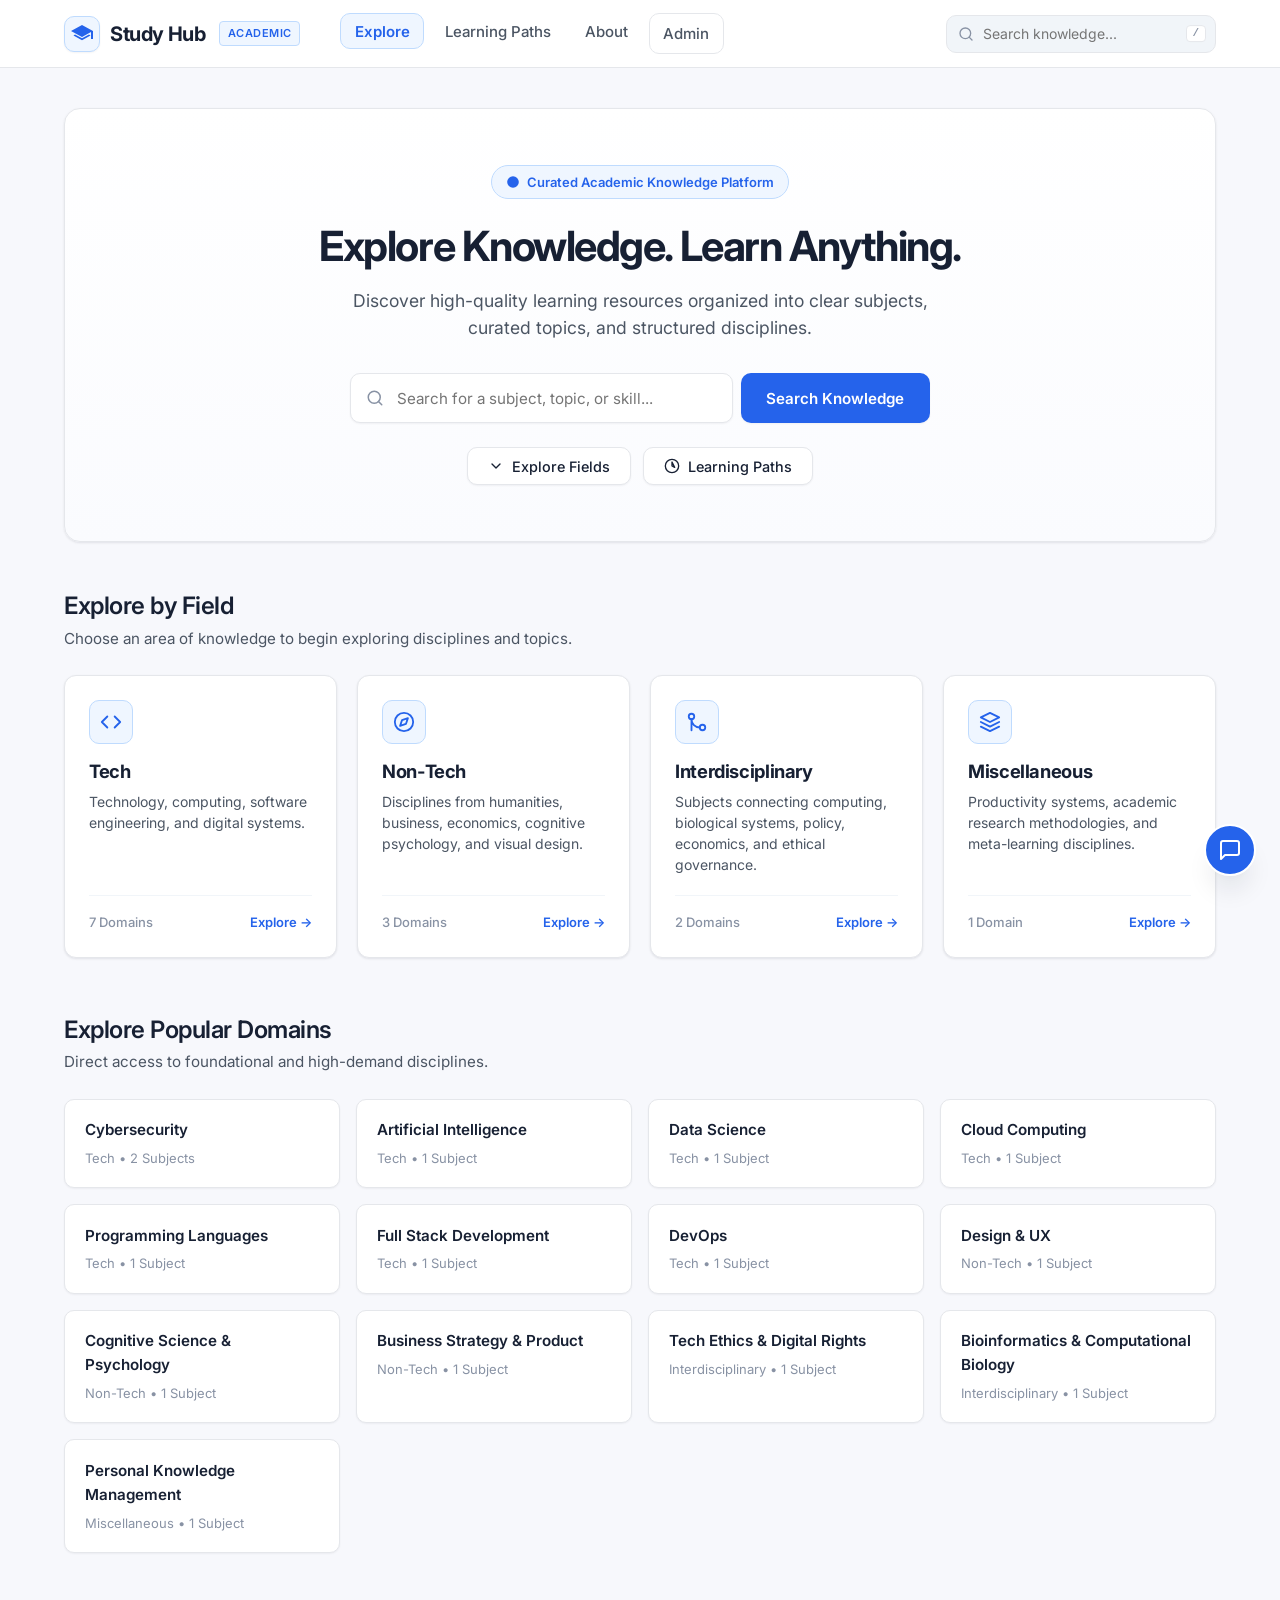
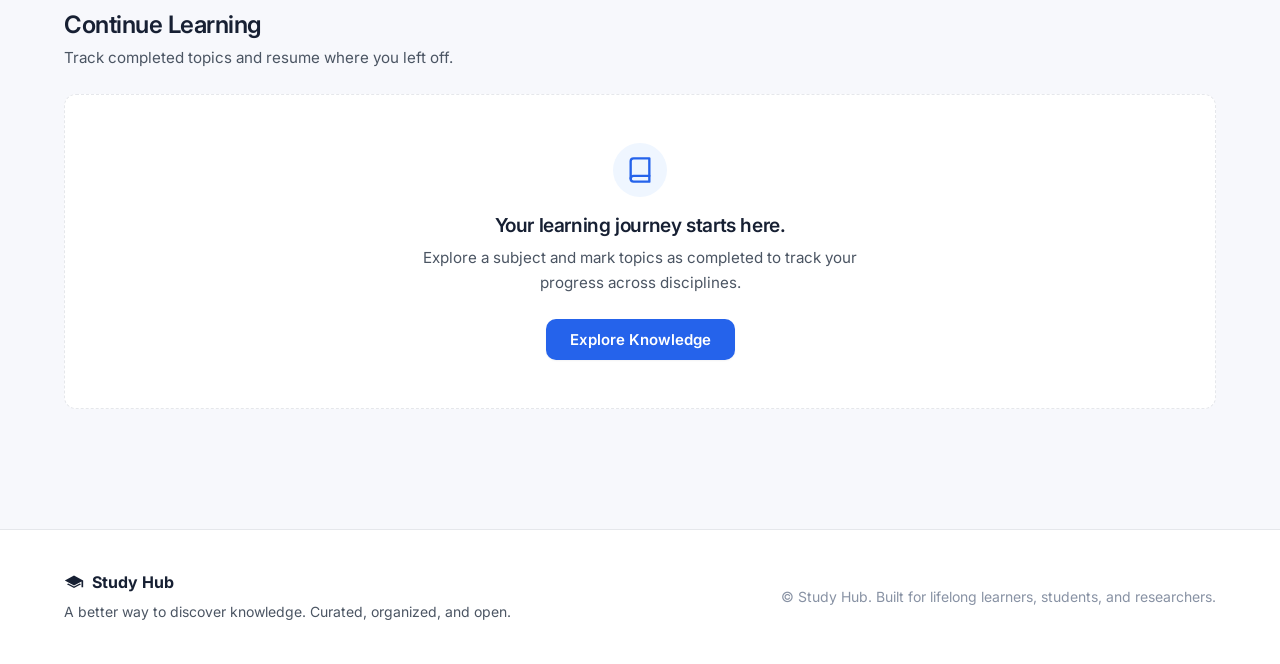
==== commit 5c048379: "Implement multi-JSON data architecture, central catalog, and admin management panel" ====
--- a/index.html
+++ b/index.html
@@ -40,6 +40,7 @@
             <li><button type="button" class="nav-btn active" id="nav-explore">Explore</button></li>
             <li><button type="button" class="nav-btn" id="nav-paths">Learning Paths</button></li>
             <li><button type="button" class="nav-btn" id="nav-about">About</button></li>
+            <li><a href="admin/index.html" class="nav-btn nav-admin-btn" id="nav-admin" title="Open Study Hub Content Management Panel">Admin</a></li>
           </ul>
         </nav>
       </div>
--- a/style.css
+++ b/style.css
@@ -249,6 +249,22 @@
   font-weight: 600;
 }
 
+.nav-admin-btn {
+  border: 1px solid var(--border);
+  background-color: var(--surface);
+  color: var(--body-text);
+  font-weight: 500;
+  text-decoration: none;
+  display: inline-flex;
+  align-items: center;
+}
+
+.nav-admin-btn:hover {
+  background-color: var(--primary-subtle);
+  border-color: var(--primary-border);
+  color: var(--primary);
+}
+
 /* Header Right: Quick Search Input */
 .header-right {
   display: flex;
